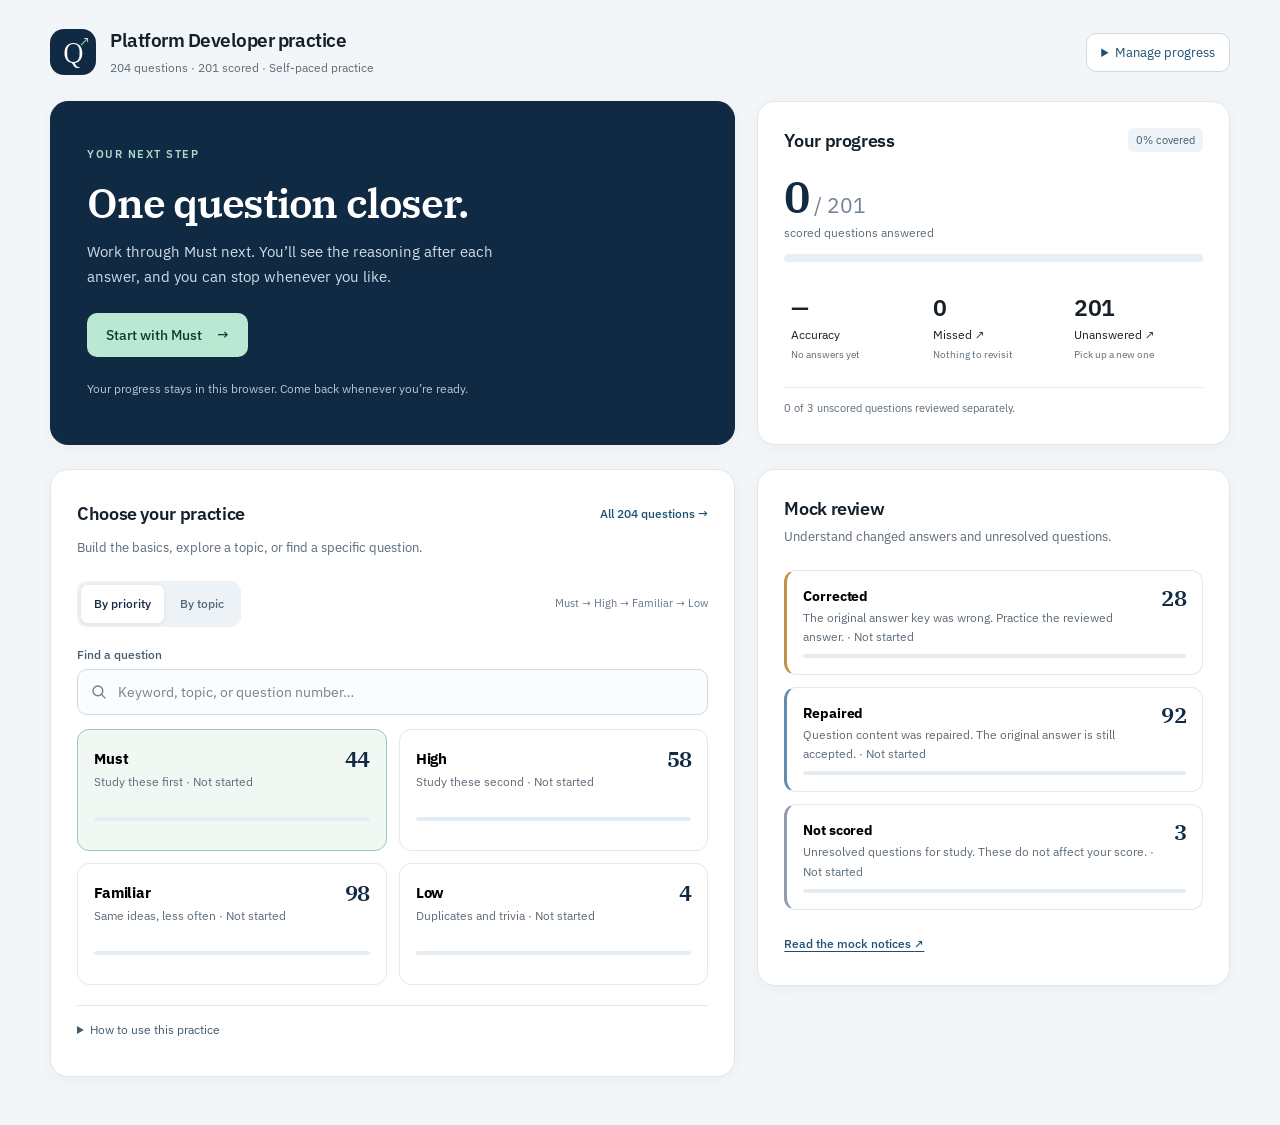
==== salesforce-certified-platform-developer/index.html @ c1994649 "Initial commit: Salesforce certification practice quizzes" ====
<!DOCTYPE html>
<html lang="en">
<head>
  <meta charset="UTF-8">
  <meta name="viewport" content="width=device-width, initial-scale=1">
  <title>Practice</title>
  <link rel="preconnect" href="https://fonts.googleapis.com">
  <link rel="preconnect" href="https://fonts.gstatic.com" crossorigin>
  <link href="https://fonts.googleapis.com/css2?family=IBM+Plex+Sans:wght@400;500;600&family=IBM+Plex+Serif:wght@500;600&display=swap" rel="stylesheet">
  <link rel="stylesheet" href="../quiz/css/styles.css">
</head>
<body>
  <div id="app">
    <div class="wrap"><section class="card empty">
      <h1>Loading quiz…</h1>
      <p>If this message remains, keep this quiz folder beside the shared <code>quiz</code> folder so the script can load.</p>
      <noscript><p>Enable JavaScript to use the quiz.</p></noscript>
    </section></div>
  </div>
  <script src="quiz.js"></script>
  <script src="questions.js"></script>
  <script src="../quiz/js/app.js"></script>
</body>
</html>
---- quiz/css/styles.css ----
:root {
  --bg: #e6edf2;
  --ink: #15202b;
  --muted: #5c6b78;
  --card: #ffffff;
  --navy: #102a43;
  --navy-2: #1b4f73;
  --line: #e1e8ee;
  --good: #0d7a4b;
  --good-bg: #e8f6ef;
  --bad: #b42318;
  --bad-bg: #fdeceb;
  --warn: #8a5a00;
  --warn-bg: #fff6df;
  --select: #e7f2fa;
  --shadow: 0 1px 2px rgba(16, 42, 67, 0.04), 0 18px 40px rgba(16, 42, 67, 0.07);
  --serif: "IBM Plex Serif", Georgia, serif;
  --sans: "IBM Plex Sans", "Segoe UI", sans-serif;
}

* { box-sizing: border-box; }
html, body { margin: 0; padding: 0; }
body {
  font-family: var(--sans);
  color: var(--ink);
  background:
    radial-gradient(900px 320px at 0% -8%, #d5e4ef 0%, transparent 60%),
    var(--bg);
  min-height: 100vh;
  -webkit-font-smoothing: antialiased;
}
button, input { font-family: inherit; }
button { cursor: pointer; }
button, summary, input { -webkit-tap-highlight-color: transparent; }
button:focus-visible, input:focus-visible, summary:focus-visible, a:focus-visible {
  outline: 3px solid var(--navy-2);
  outline-offset: 3px;
}
.sr-only {
  position: absolute;
  /* Pin to the containing block. A static position inside the scrolling reader
     escapes the panel and lengthens the window scrollbar. */
  top: 0;
  left: 0;
  width: 1px;
  height: 1px;
  padding: 0;
  margin: -1px;
  overflow: hidden;
  clip-path: inset(50%);
  white-space: nowrap;
  border: 0;
}
#app { min-height: 100vh; }

.wrap { width: min(1120px, calc(100% - 40px)); margin: 0 auto; }
.top {
  display: flex;
  justify-content: space-between;
  align-items: center;
  gap: 16px;
  padding: 24px 0 16px;
}
.brand { display: flex; flex-direction: column; gap: 2px; }
.brand strong { font-family: var(--serif); font-size: 22px; font-weight: 600; letter-spacing: -0.02em; }
.brand span { color: var(--muted); font-size: 13.5px; }
.ghost, .primary, .quiet {
  border-radius: 999px;
  border: 1px solid transparent;
  padding: 9px 16px;
  font-size: 14px;
  font-weight: 500;
  min-height: 44px;
}
.ghost { background: white; border-color: #c5d3de; color: var(--navy); }
.ghost:hover:not(:disabled) { border-color: #8eabc0; }
.primary { background: var(--navy); color: white; }
.primary:hover:not(:disabled) { background: #183a58; }
.quiet { background: transparent; color: var(--navy-2); padding-inline: 8px; }
.quiet:hover:not(:disabled) { color: var(--navy); }
.primary:disabled, .ghost:disabled, .quiet:disabled { opacity: 0.45; cursor: not-allowed; }

.hero, .card {
  background: var(--card);
  border: 1px solid var(--line);
  border-radius: 18px;
  box-shadow: var(--shadow);
}
.hero { padding: 36px 36px 28px; }
.review-panel { padding: 24px; }
.review-panel h2 { margin: 0; font-family: var(--serif); font-size: 23px; font-weight: 600; letter-spacing: -0.02em; }
.review-panel > p { margin: 8px 0 18px; color: var(--muted); font-size: 14px; line-height: 1.5; }
.review-list .section-btn { box-shadow: none; border-radius: 12px; }
.review-list small { line-height: 1.5; }
.flag.repaired { background: var(--select); color: var(--navy-2); }
.hero h1 {
  font-family: var(--serif);
  font-weight: 600;
  font-size: 42px;
  line-height: 1.12;
  letter-spacing: -0.03em;
  margin: 0 0 14px;
}
.hero .lede { margin: 0; color: var(--muted); font-size: 16.5px; line-height: 1.6; max-width: 42ch; }
.stat-row {
  display: grid;
  grid-template-columns: repeat(3, 1fr);
  gap: 10px;
  margin-top: 28px;
}
.stat {
  background: #f4f8fb;
  border-radius: 14px;
  padding: 14px 16px 13px;
}
.stat b {
  display: block;
  font-family: var(--serif);
  font-size: 30px;
  font-weight: 600;
  letter-spacing: -0.03em;
  line-height: 1;
  color: var(--ink);
}
.stat span {
  display: block;
  margin-top: 7px;
  color: var(--muted);
  font-size: 11px;
  font-weight: 600;
  letter-spacing: 0.08em;
  text-transform: uppercase;
}
.stat.good b { color: var(--good); }
.stat.bad b { color: var(--bad); }
.meter { height: 8px; background: #d5e2eb; border-radius: 99px; margin: 16px 0 8px; overflow: hidden; }
.meter > div, .section-meter > span {
  display: block;
  height: 100%;
  transform-origin: left center;
  animation: fill 0.45s cubic-bezier(0.2, 0.7, 0.2, 1);
}
.meter > div { background: var(--navy); width: 0; border-radius: inherit; }
.section-meter > span { background: var(--navy-2); border-radius: inherit; }
.meter-label { color: var(--muted); font-size: 13px; }
.actions { display: flex; gap: 10px; margin-top: 22px; flex-wrap: wrap; }
.save-note { color: var(--muted); font-size: 12px; line-height: 1.5; margin: 12px 0 0; }
.storage-note { margin: 0 0 16px; }
.progress-tools { max-width: 230px; color: var(--muted); font-size: 13px; }
.progress-tools summary { cursor: pointer; padding: 12px 4px; color: var(--navy-2); }
.progress-tools p { margin: 8px 0; line-height: 1.5; }
.progress-tools .ghost { color: var(--bad); }
.legend {
  margin-top: 22px;
  padding-top: 16px;
  border-top: 1px solid var(--line);
}
.legend p { margin: 0; font-size: 13.5px; line-height: 1.55; max-width: none; color: #3d4e5c; }
.legend b { color: var(--navy); }

.topics h2 {
  margin: 2px 4px 10px;
  font-size: 12px;
  letter-spacing: 0.1em;
  text-transform: uppercase;
  color: var(--muted);
  font-weight: 600;
}
.topics h2.spaced { margin-top: 22px; }
.topic-note {
  margin: 0 4px 12px;
  color: var(--muted);
  font-size: 13px;
  line-height: 1.45;
}
.section-list { display: grid; gap: 10px; }
.section-btn {
  text-align: left;
  background: var(--card);
  border: 1px solid var(--line);
  border-radius: 16px;
  padding: 16px 18px 14px;
  box-shadow: var(--shadow);
  display: grid;
  grid-template-columns: minmax(0, 1fr) auto;
  grid-template-areas: "name count" "meter meter";
  gap: 8px 16px;
  align-items: start;
  transition: border-color 0.16s ease, background 0.16s ease, transform 0.16s ease;
}
.section-btn:hover:not(:disabled) { border-color: #9eb8cb; background: #f8fbfd; transform: translateY(-1px); }
.section-btn:disabled { cursor: default; opacity: 0.6; }
.section-btn.lead { border-color: #8eabc0; }
.section-name { grid-area: name; display: grid; gap: 3px; min-width: 0; }
.section-btn b { font-size: 15.5px; letter-spacing: -0.01em; }
.section-btn small { color: var(--muted); font-size: 13px; }
.section-btn em {
  grid-area: count;
  font-style: normal;
  font-family: var(--serif);
  color: var(--navy);
  font-weight: 600;
  font-size: 22px;
  letter-spacing: -0.03em;
  line-height: 1;
}
.section-meter {
  grid-area: meter;
  display: block;
  height: 5px;
  background: #d5e2eb;
  border-radius: 99px;
  overflow: hidden;
}

.quiz {
  display: grid;
  grid-template-columns: minmax(0, 1fr) 280px;
  gap: 20px;
  align-items: start;
  padding: 0 0 40px;
}
.panel {
  display: flex;
  flex-direction: column;
  max-height: calc(100vh - 120px);
  padding: 0;
  overflow: hidden;
  min-width: 0;
}
.qhead {
  flex: none;
  display: grid;
  gap: 8px;
  padding: 18px 28px 16px;
  border-bottom: 1px solid var(--line);
}
.title-row {
  display: flex;
  align-items: flex-start;
  justify-content: space-between;
  gap: 16px;
}
.rank {
  flex: none;
  margin: 2px 0 0;
  display: inline-flex;
  align-items: center;
  height: 22px;
  padding: 0 8px;
  border-radius: 999px;
  font-size: 11px;
  font-weight: 600;
  letter-spacing: 0.08em;
  text-transform: uppercase;
}
.rank.must { background: var(--navy); color: white; }
.rank.high { background: #f6e7c1; color: #7a5200; }
.rank.familiar { background: var(--select); color: var(--navy-2); }
.rank.low { background: #f4f7f9; color: var(--muted); border: 1px solid var(--line); }
.topic {
  margin: 0;
  min-width: 0;
  font-family: var(--serif);
  font-size: 22px;
  font-weight: 600;
  letter-spacing: -0.025em;
  line-height: 1.25;
  color: var(--ink);
}
.subline {
  display: flex;
  flex-wrap: wrap;
  align-items: center;
  gap: 8px;
}
.qnum, .status {
  margin: 0;
  font-size: 13px;
  font-weight: 500;
  line-height: 1.3;
}
.qnum { color: var(--muted); }
.status { color: var(--navy); }
.sep {
  width: 3px;
  height: 3px;
  border-radius: 99px;
  background: #c5d3de;
  flex: none;
}
.flags { display: flex; align-items: center; gap: 6px; }
.flag {
  display: inline-flex;
  align-items: center;
  height: 22px;
  padding: 0 8px;
  border-radius: 999px;
  background: var(--warn-bg);
  color: var(--warn);
  font-size: 11px;
  font-weight: 600;
  white-space: nowrap;
}
.panel-body {
  overflow: auto;
  min-height: 0;
  padding: 18px 28px 12px;
  overscroll-behavior: contain;
}
.stem { display: grid; grid-template-columns: minmax(0, 1fr); min-width: 0; gap: 14px; margin: 0 0 22px; }
.stem .scene {
  margin: 0;
  max-width: 68ch;
  font-size: 16.5px;
  line-height: 1.7;
  color: #243240;
}
.stem .prompt {
  display: grid;
  grid-template-columns: minmax(0, 1fr);
  min-width: 0;
  gap: 10px;
  margin-top: 2px;
  padding-top: 16px;
  border-top: 1px solid var(--line);
}
.stem .prompt:first-child {
  margin-top: 0;
  padding-top: 0;
  border-top: 0;
}
.stem .ask {
  margin: 0;
  max-width: 34em;
  font-family: var(--serif);
  font-size: 22px;
  line-height: 1.35;
  font-weight: 600;
  letter-spacing: -0.02em;
  color: var(--ink);
  overflow-wrap: anywhere;
}
.stem .choose {
  margin: 0;
  justify-self: start;
  border-radius: 999px;
  padding: 4px 10px;
  background: var(--select);
  color: var(--navy);
  font-size: 12.5px;
  font-weight: 600;
  letter-spacing: 0.01em;
}
.stem .codeblock {
  border-radius: 14px;
  border: 1px solid #d5e1ea;
  border-left: 3px solid #7fa3bb;
  background: #f4f8fb;
  padding: 14px 16px 14px 18px;
}
.codeblock {
  margin: 0;
  padding: 16px 18px;
  overflow: auto;
  max-height: 520px;
  border-radius: 12px;
  border: 1px solid #d5e1ea;
  background: #f5f8fb;
  color: #1a2b3a;
  max-width: 100%;
  min-width: 0;
}
.codeblock code {
  font-family: ui-monospace, SFMono-Regular, Menlo, Consolas, monospace;
  font-size: 13.5px;
  line-height: 1.55;
  white-space: pre;
  overflow-wrap: normal;
  word-break: normal;
}
.codeblock.compact code {
  white-space: pre-wrap;
  overflow-wrap: break-word;
}
.codeblock.compact {
  display: block;
  max-height: 240px;
  margin: 0;
  padding: 0;
  background: transparent;
  border: 0;
  border-radius: 0;
}
.note {
  background: var(--warn-bg);
  color: #5c4308;
  border-radius: 12px;
  padding: 10px 12px;
  font-size: 14px;
  margin-bottom: 14px;
}
.options { display: grid; gap: 10px; }
.option, .answer-line {
  display: grid;
  grid-template-columns: 32px minmax(0, 1fr);
  column-gap: 12px;
  align-items: center;
  text-align: left;
  width: 100%;
}
.option {
  border: 1px solid var(--line);
  background: white;
  border-radius: 14px;
  padding: 13px 16px;
  color: inherit;
  transition: border-color 0.16s ease, background 0.16s ease, box-shadow 0.16s ease, transform 0.16s ease;
}
.option:has(.code) { align-items: start; }
.option:hover:not(:disabled) { border-color: #8fb0c6; background: #f8fbfd; transform: translateY(-1px); }
.option:active:not(:disabled) { transform: translateY(0) scale(0.99); }
.option.selected { border-color: #b7d0e2; background: var(--select); box-shadow: inset 3px 0 0 var(--navy); }
.option.correct { border-color: #c5e4d4; background: var(--good-bg); box-shadow: inset 3px 0 0 var(--good); }
.option.wrong { border-color: #f0cdc8; background: var(--bad-bg); box-shadow: inset 3px 0 0 var(--bad); }
.option.missed { border-color: #c5e4d4; background: var(--good-bg); box-shadow: inset 3px 0 0 var(--good); }
.option:disabled { cursor: default; }
.letter {
  width: 32px;
  height: 32px;
  border-radius: 8px;
  display: grid;
  place-items: center;
  background: #eef3f7;
  font-weight: 600;
  font-size: 14px;
  line-height: 1;
}
.option:has(.code) .letter { margin-top: 1px; }
.option.selected .letter { background: var(--navy); color: white; }
.option.correct .letter, .option.missed .letter { background: var(--good); color: white; }
.option.wrong .letter { background: var(--bad); color: white; }
.option .body, .answer-line .body {
  margin: 0;
  padding: 0;
  font-size: 15px;
  line-height: 1.5;
  text-align: left;
  min-width: 0;
  overflow-wrap: anywhere;
}
.option-status { display: block; margin-top: 7px; font-size: 11px; font-weight: 600; letter-spacing: 0.025em; }
.option.correct .option-status, .option.missed .option-status { color: var(--good); }
.option.wrong .option-status { color: var(--bad); }

.explain {
  margin-top: 28px;
  padding: 20px 18px 16px 18px;
  border-radius: 16px;
  border: 1px solid var(--line);
  border-left-width: 4px;
  background: #f7fafc;
  scroll-margin-top: 16px;
}
.explain.good { background: #f3faf6; border-color: #d7ebdf; border-left-color: var(--good); }
.explain.bad { background: #fdf6f5; border-color: #f3ddd9; border-left-color: var(--bad); }
.explain.neutral { background: var(--warn-bg); border-color: #edd7a4; border-left-color: var(--warn); }
.explain.neutral h2 { color: var(--warn); }
.explain h2 {
  font-size: 11px;
  letter-spacing: 0.12em;
  text-transform: uppercase;
  margin: 0 0 14px;
  font-weight: 600;
}
.explain.good h2 { color: var(--good); }
.explain.bad h2 { color: var(--bad); }
.answer-line {
  background: transparent;
  border: 0;
  border-radius: 0;
  padding: 0;
  margin: 0 0 10px;
}
.explain .answer-line .letter { background: var(--good); color: white; }
.explain .answer-line .body { font-weight: 600; color: var(--ink); }
.explain .prose { padding-left: 44px; margin-bottom: 2px; }
.explain .prose p, .why-not p, .mock-note {
  margin: 0 0 10px;
  font-size: 15.5px;
  line-height: 1.6;
  max-width: 66ch;
  overflow-wrap: break-word;
}
.explain .prose p.lead {
  font-family: var(--serif);
  font-size: 18px;
  line-height: 1.45;
  font-weight: 500;
  color: var(--ink);
  letter-spacing: -0.01em;
}
.explain .prose p.lead code,
.explain code, .why-not code {
  font-family: ui-monospace, SFMono-Regular, Menlo, Consolas, monospace;
  font-size: 13.5px;
  font-weight: 500;
  letter-spacing: 0;
  background: rgba(16, 42, 67, 0.06);
  border-radius: 6px;
  padding: 0.12em 0.4em;
}
.explain .codeblock { background: white; margin: 8px 0 12px; }
details.more { margin-top: 16px; }
details.more summary {
  cursor: pointer;
  color: var(--navy-2);
  font-weight: 500;
  font-size: 13.5px;
  list-style: none;
}
details.more summary::-webkit-details-marker { display: none; }
details.more summary::before { content: "▸ "; }
details.more[open] summary::before { content: "▾ "; }
details.more summary:hover { text-decoration: underline; }
details.more .prose {
  margin-top: 10px;
  padding-top: 10px;
  border-top: 1px solid var(--line);
}
.reference-link { color: var(--navy-2); text-decoration-thickness: 1px; text-underline-offset: 3px; overflow-wrap: anywhere; }
.reference-link:hover { color: var(--ink); }
.option:focus-visible, .primary:focus-visible, .ghost:focus-visible {
  outline: 2px solid var(--navy-2);
  outline-offset: 2px;
}
.foot {
  position: static;
  flex: none;
  display: flex;
  flex-wrap: wrap;
  justify-content: space-between;
  align-items: center;
  gap: 10px 12px;
  margin-top: 0;
  padding: 14px 28px 16px;
  border-top: 1px solid var(--line);
  background: #fcfdfe;
}
.foot .right { display: flex; gap: 8px; margin-left: auto; }
.selection-help { flex: 1 0 100%; margin: 0; font-size: 12px; color: var(--muted); line-height: 1.5; }
.keys {
  flex: 1 0 100%;
  margin: 0;
  color: var(--muted);
  font-size: 12px;
  line-height: 1.4;
}
.keys kbd {
  font-family: inherit;
  font-size: 11px;
  font-weight: 600;
  color: var(--navy);
  background: #f1f5f8;
  border: 1px solid var(--line);
  border-bottom-width: 2px;
  border-radius: 5px;
  padding: 0 5px;
}
.explain .prose p:last-child, .why-not p:last-child { margin-bottom: 0; }
.why-title { margin: 2px 0 8px; padding-left: 44px; }
.why-not .choice-points { margin: 0; padding: 0; }
.why-not { margin-top: 16px; padding-top: 14px; border-top: 1px solid rgba(20, 40, 60, 0.08); }
.why-not h3, .why-title {
  margin: 0 0 10px;
  font-size: 11px;
  letter-spacing: 0.12em;
  text-transform: uppercase;
  font-weight: 600;
  color: var(--muted);
}
.choice-points li {
  display: grid;
  grid-template-columns: 32px minmax(0, 1fr);
  gap: 12px;
  align-items: center;
  padding: 9px 0;
}
.choice-points li + li { border-top: 1px solid rgba(20, 40, 60, 0.07); }
.choice-points li p {
  margin: 0;
  line-height: 1.5;
  max-width: 66ch;
  color: #314150;
}
.choice-points .letter {
  background: white;
  color: var(--navy);
  border: 1px solid #d5e0e8;
}
.mock-note {
  margin-top: 12px;
  margin-bottom: 0;
  color: var(--warn);
  font-weight: 500;
}
.why-not ul, .prose ul {
  margin: 8px 0 0;
  padding-left: 1.25rem;
  display: grid;
  gap: 8px;
}
.choice-points {
  list-style: none;
  margin: 0;
  padding: 0;
}

.side { padding: 14px 18px 18px; min-width: 0; }
.side > summary { display: flex; align-items: center; justify-content: space-between; gap: 12px; padding: 10px 0; cursor: pointer; font-size: 14px; font-weight: 600; color: var(--navy); list-style: none; }
.side > summary::-webkit-details-marker { display: none; }
.side > summary::before { content: "▸"; }
.side[open] > summary::before { content: "▾"; }
.side > summary span { margin-left: auto; font-size: 12px; font-weight: 400; color: var(--muted); white-space: nowrap; }
.side[open] > summary { margin-bottom: 12px; border-bottom: 1px solid var(--line); }
.side h2 { margin: 0 0 8px; font-size: 13px; letter-spacing: 0.08em; text-transform: uppercase; color: var(--muted); font-weight: 600; }
.jump-form { margin: 12px 0 16px; }
.jump-form label { display: block; font-size: 12px; color: var(--muted); margin-bottom: 6px; }
.jump-form > div { display: flex; gap: 8px; }
.jump-form input { width: 100%; min-width: 0; min-height: 44px; border: 1px solid #bccdda; border-radius: 10px; padding: 8px 10px; font-size: 16px; background: white; color: var(--ink); }
.jump-form p { color: var(--bad); font-size: 12px; line-height: 1.5; margin: 8px 0 0; }
.stats { display: flex; flex-wrap: wrap; gap: 10px 14px; color: var(--muted); font-size: 12px; line-height: 1.4; margin: 0 0 14px; }
.swatch { display: inline-flex; align-items: center; gap: 6px; }
.swatch::before { content: ""; width: 8px; height: 8px; border-radius: 99px; background: var(--line); }
.swatch.ok::before { background: var(--good); }
.swatch.no::before { background: var(--bad); }
.swatch.skip::before { background: #c49216; }
.jump {
  display: grid;
  grid-template-columns: repeat(5, 1fr);
  gap: 6px;
  max-height: 55vh;
  overflow: auto;
  padding: 2px;
}
.jump button {
  border: 1px solid var(--line);
  background: #f7fafc;
  border-radius: 8px;
  min-height: 44px;
  font-size: 12px;
  color: var(--ink);
  position: relative;
}
.nav-mark { position: absolute; top: 2px; right: 3px; font-size: 10px; font-weight: 700; }
.jump button.on { outline: 2px solid var(--navy); outline-offset: 1px; }
.jump button:hover { border-color: #9eb8cb; background: white; }
.jump button.on { background: var(--navy); color: white; border-color: var(--navy); }
.jump button.ok { background: var(--good-bg); border-color: #b7e0cb; color: #0d5c38; }
.jump button.no { background: var(--bad-bg); border-color: #f3c4c0; color: #8f1d14; }
.jump button.skip { background: var(--warn-bg); border-color: #edd7a4; color: #6d4a08; }
.jump button.on.ok { background: var(--good); color: white; border-color: var(--good); }
.jump button.on.no { background: var(--bad); color: white; border-color: var(--bad); }
.jump button.on.skip { background: #a67c12; color: white; border-color: #a67c12; }

.empty { padding: 28px; }
.session-summary { max-width: 800px; margin: 16px auto 48px; padding: 36px; }
.eyebrow { font-size: 12px; letter-spacing: 0.08em; text-transform: uppercase; font-weight: 600; color: var(--muted); }
.summary-title { font-family: var(--serif); font-size: 36px; margin: 12px 0; letter-spacing: -0.03em; }
.session-summary > p { color: var(--muted); line-height: 1.65; }
.summary-stats { grid-template-columns: repeat(4, minmax(0, 1fr)); }

@media (max-width: 860px) {
  .wrap { width: min(1120px, calc(100% - 24px)); }
  .top { padding: 16px 0 12px; align-items: flex-start; }
  .brand { flex: 1; min-width: 0; }
  .top > .ghost { flex: none; white-space: nowrap; }
  .quiz { grid-template-columns: 1fr; }
  .hero { padding: 24px 22px 20px; }
  .review-panel { padding: 22px; }
  .hero h1 { font-size: 32px; }
  .stat-row { gap: 8px; }
  .stat { padding: 12px; }
  .stat b { font-size: 26px; }
  .qhead { padding: 14px 18px 13px; }
  .topic { font-size: 20px; }
  .panel-body { padding: 16px 18px 8px; }
  .foot { padding: 12px 18px 16px; }
  .stem .ask { font-size: 20px; }
  .codeblock code { white-space: pre-wrap; overflow-wrap: anywhere; }
  .keys { display: none; }
  .jump { max-height: 220px; }
  .panel { max-height: none; overflow: visible; }
  .panel-body { overflow: visible; }
  .foot { position: sticky; bottom: 0; z-index: 2; border-radius: 0 0 18px 18px; padding-bottom: max(12px, env(safe-area-inset-bottom)); box-shadow: 0 -8px 20px rgba(16, 42, 67, 0.04); }
  .side { order: -1; padding-top: 8px; padding-bottom: 8px; }
  .side > summary { margin-bottom: 0; }
  .explain .prose, .why-title { padding-left: 0; }
  .session-summary { padding: 24px 20px; }
  .summary-title { font-size: 30px; }
  .summary-stats { grid-template-columns: repeat(2, minmax(0, 1fr)); }
}

@media (max-width: 480px) {
  .top { flex-wrap: wrap; gap: 8px; }
  .brand strong { font-size: 19px; }
  .brand span { font-size: 12px; line-height: 1.45; }
  .progress-tools { max-width: 100%; }
  .hero { padding: 24px 18px 20px; }
  .review-panel { padding: 20px 18px; }
  .hero h1 { font-size: 30px; }
  .actions > button { flex: 1 1 auto; }
  .qhead { padding: 16px; }
  .panel-body { padding: 16px; }
  .foot { padding-inline: 12px; gap: 6px; }
  .foot .right { gap: 4px; flex-wrap: wrap; }
  .foot button { padding-inline: 10px; font-size: 13px; }
  .option { padding: 12px; column-gap: 10px; }
  .explain { padding: 16px 12px; }
}

/* Question reader: keep the scenario, selection, and feedback distinct. */
body:has(.question-shell) { background: #f3f6f8; }
.question-shell { width: min(1180px, calc(100% - 48px)); }
.question-top { padding: 22px 0 18px; align-items: center; }
.question-top .brand strong { font-family: var(--sans); font-size: 17px; line-height: 1.35; letter-spacing: -0.02em; }
.question-top .brand span { margin-top: 3px; font-size: 12px; line-height: 1.5; }
.set-progress { display: flex; align-items: center; gap: 24px; margin-bottom: 18px; padding: 14px 20px; background: white; border: 1px solid var(--line); border-radius: 14px; }
.set-progress-copy { display: flex; align-items: baseline; gap: 12px; flex: none; }
.set-progress-copy strong { color: var(--navy); font-size: 23px; letter-spacing: -0.04em; font-variant-numeric: tabular-nums; }
.set-progress-copy strong span { color: var(--muted); font-size: 15px; font-weight: 400; letter-spacing: 0; }
.set-progress-copy > span { color: var(--muted); font-size: 12px; }
.set-coverage { flex: 1; min-width: 0; padding-left: 24px; border-left: 1px solid var(--line); }
.set-coverage > div:first-child { display: flex; justify-content: space-between; gap: 12px; margin-bottom: 8px; color: var(--muted); font-size: 12px; line-height: 1.4; }
.set-coverage-track { height: 5px; background: #e9eff3; border-radius: 20px; overflow: hidden; }
.set-coverage-track > span { display: block; height: 100%; border-radius: inherit; background: var(--good); }
.set-progress > button { flex: none; }
.question-shell .quiz { grid-template-columns: minmax(0, 1fr) 280px; gap: 22px; }
.question-shell .card { box-shadow: 0 3px 16px rgba(16, 42, 67, 0.035); }
.question-shell .qhead { padding: 22px 30px 20px; gap: 12px; }
.question-shell .topic { font-family: var(--sans); font-size: 13px; font-weight: 500; color: var(--muted); line-height: 1.5; letter-spacing: 0; }
.question-shell .rank { margin-top: 0; }
.question-shell .qnum { font-family: var(--serif); font-size: 29px; color: var(--navy); font-weight: 600; letter-spacing: -0.03em; scroll-margin-top: 16px; }
.question-shell .subline { gap: 12px; justify-content: space-between; }
.question-shell .flags { flex-wrap: wrap; }
.question-shell .panel-body { min-width: 0; padding: 26px 30px 20px; scroll-padding-block: 20px; }
.question-shell .stem { gap: 18px; margin-bottom: 28px; }
.question-shell .stem .scene { font-size: 17px; line-height: 1.75; overflow-wrap: break-word; }
.question-shell .stem .ask { font-size: 23px; line-height: 1.45; }
.answer-toolbar { display: flex; justify-content: space-between; align-items: center; gap: 12px; margin: 0 0 12px; }
.answer-toolbar h2 { margin: 0; font-size: 13px; font-weight: 600; color: var(--navy); }
.answer-toolbar .status { font-size: 12px; padding: 5px 9px; border-radius: 6px; background: #f0f5f8; text-align: right; }
.answer-toolbar .status.over-limit { color: var(--bad); background: var(--bad-bg); }
.question-shell .options { gap: 12px; }
.question-shell .option { grid-template-columns: 32px minmax(0, 1fr) 20px; column-gap: 14px; padding: 16px; border-color: #d9e3eb; }
.question-shell .option .body { font-size: 15px; line-height: 1.65; }
.question-shell .option.selected { border-color: #739cb7; }
.choice-indicator { width: 20px; height: 20px; display: grid; place-items: center; border-radius: 50%; border: 1.5px solid #b7c8d4; color: var(--navy); font-size: 12px; font-weight: 600; align-self: start; margin-top: 5px; }
.choice-indicator.multi { border-radius: 5px; }
.option.selected .choice-indicator { background: var(--navy); border-color: var(--navy); color: white; }
.option.correct .choice-indicator, .option.missed .choice-indicator { background: var(--good); border-color: var(--good); color: white; }
.option.wrong .choice-indicator { background: var(--bad); border-color: var(--bad); color: white; }
.selection-guidance { display: flex; align-items: center; justify-content: space-between; gap: 12px; padding-top: 8px; min-height: 52px; }
.selection-guidance .selection-help { flex: 1; font-size: 12px; }
.clear-selection { flex: none; font-size: 12px; white-space: nowrap; }
.question-shell .foot { padding: 16px 24px; gap: 10px; }
.question-shell .foot .primary { min-width: 136px; }
.question-shell .explain { margin-top: 22px; padding: 22px; }
.feedback-heading { display: flex; align-items: flex-start; gap: 12px; margin-bottom: 22px; }
.feedback-icon { display: grid; place-items: center; flex: none; width: 34px; height: 34px; border-radius: 50%; background: var(--good); color: white; font-size: 20px; font-weight: 600; }
.explain.bad .feedback-icon { background: var(--bad); }
.explain.neutral .feedback-icon { background: var(--warn); font-family: var(--serif); }
.question-shell .feedback-heading h2 { font-size: 18px; letter-spacing: -0.02em; text-transform: none; margin: 0 0 5px; }
.feedback-heading p { margin: 0; font-size: 12px; line-height: 1.6; color: var(--muted); }
.answer-heading { margin: 0 0 12px; font-size: 11px; text-transform: uppercase; letter-spacing: 0.08em; color: var(--muted); font-weight: 600; }
.question-shell .why-title { margin-top: 20px; padding-left: 0; }
.question-shell .explain .prose { padding-left: 0; }
.question-shell .explain .prose p.lead { font-family: var(--sans); font-size: 15.5px; font-weight: 400; line-height: 1.75; letter-spacing: 0; }
.question-shell .explain .prose p, .question-shell .why-not p { font-size: 15px; line-height: 1.75; }
.question-shell details.more { padding-top: 14px; border-top: 1px solid rgba(20, 40, 60, 0.08); }
.question-shell details.more summary { min-height: 32px; display: flex; align-items: center; gap: 5px; }
.question-shell .side { padding: 14px 18px 18px; }
.navigator-overview { padding: 0 0 18px; margin-bottom: 18px; border-bottom: 1px solid var(--line); }
.navigator-overview p { font-size: 12px; color: var(--muted); margin: 0 0 12px; line-height: 1.5; }
.navigator-overview strong { font-size: 18px; font-weight: 600; color: var(--navy); }
.navigator-overview button { width: 100%; border-radius: 10px; font-size: 13px; }
.question-shell .stats { gap: 8px 12px; font-size: 11px; }
.draft-legend { color: var(--navy-2); }
.question-shell .jump { max-height: max(176px, calc(100dvh - 660px)); scrollbar-gutter: stable; }
.navigator-save { color: var(--muted); font-size: 11px; line-height: 1.6; margin: 16px 0 4px; }
.keyboard-guide { margin-top: 6px; }
.keyboard-guide summary { cursor: pointer; color: var(--navy-2); font-size: 12px; min-height: 40px; padding: 12px 0; }
.keyboard-guide .keys { line-height: 1.9; margin-bottom: 12px; }
.question-notice-link { display: inline-block; color: var(--navy-2); font-size: 12px; line-height: 1.5; padding-block: 10px; text-underline-offset: 3px; }

@media (min-width: 861px) {
  /* Let the header take its actual height; only the readers consume the rest. */
  .question-shell { display: flex; flex-direction: column; height: 100vh; height: 100dvh; padding-bottom: 20px; }
  .question-shell > .question-top,
  .question-shell > .set-progress,
  .question-shell > .storage-note { flex: none; }
  .question-shell .quiz { flex: 1; min-height: 0; grid-template-rows: minmax(0, 1fr); padding-bottom: 0; }
  .question-shell .panel { height: 100%; max-height: 100%; min-height: 0; }
  .question-shell .panel-body { flex: 1; scrollbar-gutter: stable; }
  .question-shell .side { max-height: 100%; overflow-y: auto; overscroll-behavior: contain; }
}
@media (max-width: 860px) {
  .question-shell { width: calc(100% - 28px); }
  .question-top { flex-wrap: nowrap; padding-top: 20px; }
  .question-top .brand strong { font-size: 15px; }
  .question-shell .quiz { grid-template-columns: minmax(0, 1fr); gap: 14px; }
  .question-shell .panel { max-height: none; }
  .question-shell .qhead { padding: 20px; }
  .question-shell .qnum { font-size: 27px; }
  .question-shell .panel-body { padding: 22px 20px 16px; }
  .question-shell .foot { padding: 14px 18px max(14px, env(safe-area-inset-bottom)); }
  .question-shell .side { padding: 8px 18px; }
  .question-shell .jump { max-height: 220px; }
  .question-shell .side[open] { padding-bottom: 16px; }
  .set-progress { gap: 16px; padding: 12px 16px; margin-bottom: 14px; flex-wrap: wrap; }
  .set-progress-copy { flex: 1; }
  .set-progress > button { order: 1; padding-block: 0; }
  .set-coverage { order: 2; flex: 1 0 100%; border: 0; padding-left: 0; }
  .keyboard-guide { display: none; }
}
@media (max-width: 480px) {
  .question-shell { width: calc(100% - 20px); }
  .question-top .brand strong { font-size: 14px; }
  .question-top .brand span { font-size: 11px; }
  .question-top > .ghost { padding-inline: 12px; font-size: 12px; }
  .question-shell .qhead { padding: 18px 16px; }
  .question-shell .panel-body { padding: 20px 16px 14px; }
  .question-shell .stem .scene { font-size: 16px; line-height: 1.75; }
  .question-shell .stem .ask { font-size: 21px; }
  .question-shell .option { grid-template-columns: 28px minmax(0, 1fr) 18px; gap: 10px; padding: 14px 12px; }
  .question-shell .option .letter { width: 28px; height: 28px; }
  .question-shell .option .body { font-size: 14px; }
  .choice-indicator { width: 18px; height: 18px; margin-top: 4px; }
  .selection-guidance { gap: 6px; }
  .question-shell .foot { padding-inline: 12px; display: grid; grid-template-columns: auto minmax(0, 1fr); gap: 8px; }
  .question-shell .foot .right { justify-content: flex-end; gap: 6px; margin-left: 0; flex-wrap: wrap; }
  .question-shell .foot button { padding-inline: 12px; font-size: 12px; }
  .question-shell .previous-question { min-width: 44px; }
  .question-shell .previous-question .nav-word { display: none; }
  .question-shell .foot .primary { min-width: 0; flex: 1; }
  .question-shell .explain { padding: 18px 14px; }
  .question-shell .feedback-heading { gap: 10px; }
}

/* Home: a next action, honest progress, and a compact question browser. */
body:has(.home-shell) { background: #f3f6f8; }
.home-shell { width: min(1180px, calc(100% - 48px)); }
.home-top { padding: 28px 0 24px; align-items: center; }
.home-brand { display: flex; align-items: center; gap: 14px; min-width: 0; }
.home-mark { display: grid; position: relative; place-items: center; width: 46px; height: 46px; flex: none; border-radius: 14px; background: var(--navy); color: white; font-family: var(--serif); font-size: 29px; line-height: 1; }
.home-mark > span { position: absolute; right: 6px; top: 4px; font: 14px var(--sans); color: #ade5ce; }
.home-top .brand strong { font-family: var(--sans); font-size: 19px; line-height: 1.35; letter-spacing: -0.025em; }
.home-top .brand span { margin-top: 3px; font-size: 12px; line-height: 1.5; }
.home-top .progress-tools { flex: none; }
.home-top .progress-tools summary { border: 1px solid #cfdbe4; border-radius: 10px; padding: 10px 14px; background: white; white-space: nowrap; }
.home-top .progress-tools[open] summary { margin-bottom: 12px; }
.home-dashboard { padding-bottom: 48px; }
.home-top-grid, .home-main-grid { display: grid; grid-template-columns: minmax(0, 1.45fr) minmax(0, 1fr); gap: 22px; }
.home-main-grid { margin-top: 24px; align-items: start; }
.home-shell .card, .home-shell .hero { box-shadow: 0 3px 16px rgba(16,42,67,0.035); border-color: #dfe7ed; }
.home-shell .next-session { display: flex; flex-direction: column; align-items: flex-start; justify-content: center; padding: 32px 36px; background: var(--navy); color: white; border-color: var(--navy); }
.home-eyebrow { margin: 0 0 18px; color: #a9dcca; font-size: 11px; text-transform: uppercase; letter-spacing: 0.14em; font-weight: 600; }
.home-shell .hero h1 { font-size: clamp(29px, 3.2vw, 42px); line-height: 1.15; max-width: 16ch; margin: 0 0 14px; }
.home-shell .hero .lede { color: #d0dce6; font-size: 15px; line-height: 1.65; max-width: 48ch; }
.next-session .actions { gap: 10px; margin-top: 24px; }
.next-session .primary { color: #123b30; background: #b9e8d3; border-radius: 10px; padding: 12px 18px; }
.next-session .primary:hover:not(:disabled) { background: #d2f3e4; }
.next-session .primary span { margin-left: 12px; }
.next-session .ghost { background: transparent; color: #f1f6fa; border-color: #6d8497; border-radius: 10px; padding: 12px 16px; }
.next-session .ghost:hover:not(:disabled) { background: #20435f; border-color: #9db0c0; }
.next-session button:focus-visible { outline-color: #c5f0de; }
.home-save-note { margin: 22px 0 0; color: #b5c8d7; font-size: 12px; line-height: 1.6; }
.home-progress { padding: 26px; }
.home-section-heading { display: flex; align-items: center; justify-content: space-between; gap: 12px; }
.home-section-heading h2, .home-shell .review-panel h2 { margin: 0; font: 600 18px/1.4 var(--sans); letter-spacing: -0.02em; }
.home-section-heading > span { font-size: 11px; color: #40596b; background: #edf3f6; border-radius: 6px; padding: 5px 8px; white-space: nowrap; }
.coverage-count { margin: 20px 0 0; font-size: 21px; color: #718393; font-variant-numeric: tabular-nums; }
.coverage-count strong { font: 600 44px/1.1 var(--serif); color: var(--navy); letter-spacing: -0.04em; }
.coverage-caption { margin: 4px 0 14px; color: var(--muted); font-size: 12px; }
.coverage-bar { display: flex; height: 8px; border-radius: 5px; background: #e8eef2; overflow: hidden; }
.coverage-correct { background: #278266; }
.coverage-missed { background: #cf7667; }
.home-metrics { display: grid; grid-template-columns: repeat(3, minmax(0, 1fr)); gap: 6px; margin-top: 20px; }
.home-metric { padding: 10px 6px; border: 1px solid transparent; background: none; border-radius: 9px; color: var(--ink); text-align: left; min-width: 0; }
.home-metric b, .home-metric > span, .home-metric small { display: block; }
.home-metric b { font-size: 23px; line-height: 1.3; font-weight: 600; font-variant-numeric: tabular-nums; letter-spacing: -0.04em; }
.home-metric > span { margin-top: 4px; font-size: 12px; }
.home-metric small { margin-top: 5px; font-size: 10px; line-height: 1.5; color: var(--muted); }
button.home-metric:hover:not(:disabled) { border-color: #c6d8d0; background: #f1f8f5; }
button.home-metric:disabled { cursor: default; }
.metric-missed:not(:disabled) b { color: var(--bad); }
.unscored-progress { margin: 14px 0 0; padding-top: 12px; border-top: 1px solid var(--line); color: var(--muted); font-size: 11px; line-height: 1.6; }
.practice-browser { padding: 26px; min-width: 0; }
.home-all-link { min-height: 36px; padding: 7px 0 7px 8px; flex: none; border: 0; background: none; color: var(--navy-2); font-size: 12px; font-weight: 500; }
.home-all-link:hover { text-decoration: underline; text-underline-offset: 3px; }
.home-section-intro { color: var(--muted); font-size: 13px; line-height: 1.6; margin: 6px 0 22px; }
.browse-controls { display: flex; justify-content: space-between; align-items: center; gap: 14px; }
.browse-modes { display: inline-flex; background: #edf2f6; padding: 4px; border-radius: 10px; flex: none; gap: 3px; }
.browse-modes button { border: 0; background: none; color: #526779; min-height: 38px; padding: 8px 13px; border-radius: 7px; font-size: 12px; font-weight: 500; }
.browse-modes button[aria-pressed="true"] { background: white; color: var(--navy); box-shadow: 0 1px 4px #102a4314; }
.priority-hint { color: #647685; font-size: 11px; line-height: 1.5; text-align: right; }
.home-search-form { margin: 20px 0 14px; }
.home-search-form label { display: block; margin-bottom: 7px; color: #465c6e; font-size: 12px; font-weight: 500; }
.home-search-field { display: flex; align-items: center; gap: 10px; border: 1px solid #ccd9e2; border-radius: 10px; background: #fafcfd; padding: 0 12px; }
.home-search-field:focus-within { border-color: #367b6a; box-shadow: 0 0 0 2px #367b6a33; background: white; }
.home-search-field svg { width: 18px; height: 18px; color: #69808f; flex: none; }
.home-search-field input { min-width: 0; width: 100%; padding: 12px 0; min-height: 44px; border: 0; background: none; color: var(--ink); font-size: 14px; }
.home-search-field input:focus-visible { outline: none; }
.home-search-field input::placeholder { color: #748491; }
.home-search-field button { border: 0; background: none; color: var(--navy-2); font-size: 12px; min-height: 44px; padding: 0 4px; }
.home-search-field button[hidden] { display: none; }
.search-status { font-size: 12px; color: var(--muted); margin: 0 0 12px; }
.search-status:empty { display: none; }
.browse-grid { display: grid; grid-template-columns: repeat(2, minmax(0, 1fr)); gap: 12px; }
.browse-grid .section-btn { box-shadow: none; border-radius: 12px; padding: 18px 16px 14px; min-height: 122px; gap: 12px; }
.browse-grid .section-btn.lead { background: #f1f8f4; border-color: #9bc5b3; }
.browse-grid .section-btn b { font-size: 15px; line-height: 1.4; }
.browse-grid .section-btn small { font-size: 12px; line-height: 1.6; }
.home-shell .section-meter { background: #e6edf2; height: 4px; }
.browse-grid .section-btn.lead .section-meter > span { background: #387c62; }
.home-shell .review-panel { padding: 26px; }
.home-shell .review-panel > p { font-size: 13px; line-height: 1.6; margin: 6px 0 22px; }
.home-shell .review-list { gap: 12px; }
.home-shell .review-list .section-btn { padding: 16px; border-left-width: 3px; }
.home-shell .review-list .section-btn b { font-size: 14px; }
.home-shell .review-list .section-btn small { font-size: 12px; line-height: 1.6; }
.home-shell [data-start="review:corrected"] { border-left-color: #bd9449; }
.home-shell [data-start="review:repaired"] { border-left-color: #668cab; }
.home-shell [data-start="review:ungraded"] { border-left-color: #929bac; }
.home-notice-link { display: inline-block; margin-top: 18px; padding: 8px 0; font-size: 12px; font-weight: 500; color: var(--navy-2); text-underline-offset: 3px; }
.study-guide { margin-top: 20px; border-top: 1px solid var(--line); font-size: 12px; color: var(--muted); }
.study-guide summary { padding: 16px 0 0; cursor: pointer; color: #40596b; min-height: 44px; }
.study-guide p { margin: 12px 0 0; line-height: 1.7; }
.home-search-results { display: grid; max-height: 480px; overflow-y: auto; border: 1px solid var(--line); border-radius: 12px; overscroll-behavior: contain; }
.search-result { display: grid; grid-template-columns: auto minmax(0, 1fr) 16px; align-items: start; gap: 12px; text-align: left; padding: 15px; border: 0; border-bottom: 1px solid var(--line); background: white; color: var(--ink); }
.search-result:last-child { border-bottom: 0; }
.search-result:hover { background: #f2f7fa; }
.search-result:focus-visible { outline-offset: -3px; }
.search-result-number { font-size: 11px; line-height: 1.5; font-weight: 600; padding: 4px 6px; border-radius: 5px; color: var(--navy-2); background: #edf3f7; }
.search-result-text { display: block; font-size: 13px; line-height: 1.6; overflow-wrap: anywhere; }
.search-result small { display: block; margin-top: 7px; color: var(--muted); font-size: 11px; line-height: 1.5; }
.result-arrow { color: #6d8394; margin-top: 3px; }
.search-empty { text-align: center; padding: 30px 18px; background: #f7f9fb; border-radius: 12px; }
.search-empty h3 { font-size: 15px; font-weight: 500; margin: 0 0 8px; }
.search-empty p { color: var(--muted); font-size: 13px; line-height: 1.7; margin: 0; }

@media (max-width: 980px) {
  .home-top-grid { grid-template-columns: minmax(0, 1.2fr) minmax(0, 1fr); gap: 18px; }
  .home-main-grid { grid-template-columns: minmax(0, 1.2fr) minmax(0, 1fr); gap: 18px; }
  .home-shell .next-session { padding: 28px; }
  .home-progress, .practice-browser, .home-shell .review-panel { padding: 22px; }
  .browse-controls { flex-wrap: wrap; gap: 10px; }
  .priority-hint { text-align: left; }
}
@media (max-width: 780px) {
  .home-top-grid, .home-main-grid { grid-template-columns: minmax(0, 1fr); }
  .home-shell .hero h1 { max-width: 22ch; }
  .home-shell .review-list { grid-template-columns: repeat(3, minmax(0, 1fr)); }
  .home-shell .review-list .section-btn { gap: 10px 8px; padding: 14px; }
  .home-metrics { gap: 20px; }
  .home-section-heading { flex-wrap: wrap; }
}
@media (max-width: 540px) {
  .home-shell { width: calc(100% - 24px); }
  .home-top { flex-wrap: nowrap; gap: 12px; padding: 20px 0; }
  .home-brand { gap: 10px; }
  .home-mark { width: 34px; height: 38px; border-radius: 10px; font-size: 24px; }
  .home-mark > span { right: 3px; font-size: 11px; }
  .home-top .brand strong { font-size: 15px; }
  .home-top .brand span { font-size: 10px; }
  .home-top .progress-tools { max-width: 115px; font-size: 11px; }
  .home-top .progress-tools summary { white-space: normal; padding: 10px; }
  .home-top-grid, .home-main-grid { gap: 16px; }
  .home-main-grid { margin-top: 16px; }
  .home-shell .next-session { padding: 26px 22px; }
  .home-shell .hero h1 { font-size: 31px; }
  .home-progress, .practice-browser, .home-shell .review-panel { padding: 22px 18px; }
  .home-metrics { gap: 6px; }
  .home-section-heading h2, .home-shell .review-panel h2 { font-size: 17px; }
  .home-shell .review-list { grid-template-columns: minmax(0, 1fr); }
  .browse-grid { grid-template-columns: minmax(0, 1fr); }
  .browse-grid .section-btn { min-height: 100px; }
  .browse-modes button { min-height: 40px; }
}

.home-dashboard.arrive { animation: fade 0.24s ease; }
.panel.arrive .qhead,
.panel.arrive .panel-body { animation: fade 0.18s ease; }
.explain { animation: fade 0.22s ease; }
.panel.arrive .explain { animation: none; }
.panel:not(.arrive) .option.selected .letter,
.panel:not(.arrive) .option.correct .letter,
.panel:not(.arrive) .option.wrong .letter,
.panel:not(.arrive) .option.missed .letter { animation: mark 0.16s ease; }
details.more[open] .prose { animation: fade 0.18s ease; }
.jump button { transition: background 0.16s ease, border-color 0.16s ease, color 0.16s ease; }

@keyframes fade {
  from { opacity: 0; }
  to { opacity: 1; }
}
@keyframes mark {
  from { transform: scale(0.8); }
  to { transform: none; }
}
@keyframes fill {
  from { transform: scaleX(0); }
  to { transform: scaleX(1); }
}

@media (prefers-reduced-motion: reduce) {
  *, *::before, *::after {
    animation-duration: 0.01ms !important;
    animation-iteration-count: 1 !important;
    transition-duration: 0.01ms !important;
    scroll-behavior: auto !important;
  }
}
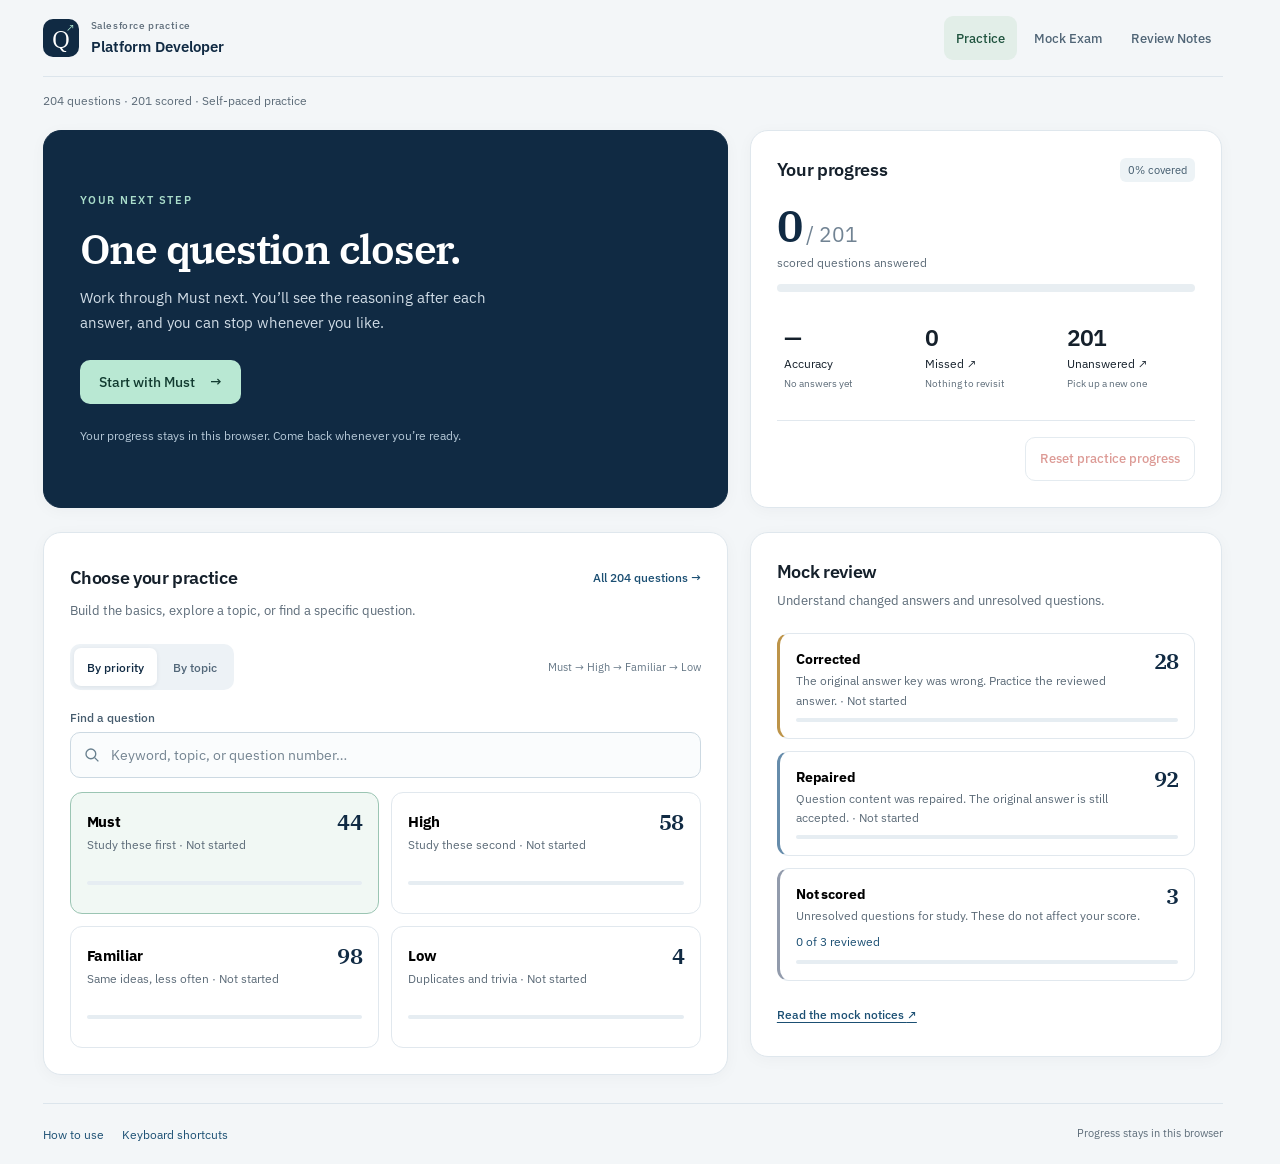
==== commit 9826c38f: "Enhance README and guidelines for quiz structure and exam functionality. Update schema to include ex" ====
--- a/salesforce-certified-platform-developer/index.html
+++ b/salesforce-certified-platform-developer/index.html
@@ -19,6 +19,13 @@
   </div>
   <script src="quiz.js"></script>
   <script src="questions.js"></script>
+  <script src="../quiz/js/core/model.js"></script>
+  <script src="../quiz/js/core/storage.js"></script>
+  <script src="../quiz/js/core/exam.js"></script>
+  <script src="../quiz/js/ui/content.js"></script>
+  <script src="../quiz/js/ui/navigation.js"></script>
+  <script src="../quiz/js/ui/screens.js"></script>
+  <script src="../quiz/js/ui/events.js"></script>
   <script src="../quiz/js/app.js"></script>
 </body>
 </html>
--- a/quiz/css/styles.css
+++ b/quiz/css/styles.css
@@ -1,1023 +1,6 @@
-:root {
-  --bg: #e6edf2;
-  --ink: #15202b;
-  --muted: #5c6b78;
-  --card: #ffffff;
-  --navy: #102a43;
-  --navy-2: #1b4f73;
-  --line: #e1e8ee;
-  --good: #0d7a4b;
-  --good-bg: #e8f6ef;
-  --bad: #b42318;
-  --bad-bg: #fdeceb;
-  --warn: #8a5a00;
-  --warn-bg: #fff6df;
-  --select: #e7f2fa;
-  --shadow: 0 1px 2px rgba(16, 42, 67, 0.04), 0 18px 40px rgba(16, 42, 67, 0.07);
-  --serif: "IBM Plex Serif", Georgia, serif;
-  --sans: "IBM Plex Sans", "Segoe UI", sans-serif;
-}
-
-* { box-sizing: border-box; }
-html, body { margin: 0; padding: 0; }
-body {
-  font-family: var(--sans);
-  color: var(--ink);
-  background:
-    radial-gradient(900px 320px at 0% -8%, #d5e4ef 0%, transparent 60%),
-    var(--bg);
-  min-height: 100vh;
-  -webkit-font-smoothing: antialiased;
-}
-button, input { font-family: inherit; }
-button { cursor: pointer; }
-button, summary, input { -webkit-tap-highlight-color: transparent; }
-button:focus-visible, input:focus-visible, summary:focus-visible, a:focus-visible {
-  outline: 3px solid var(--navy-2);
-  outline-offset: 3px;
-}
-.sr-only {
-  position: absolute;
-  /* Pin to the containing block. A static position inside the scrolling reader
-     escapes the panel and lengthens the window scrollbar. */
-  top: 0;
-  left: 0;
-  width: 1px;
-  height: 1px;
-  padding: 0;
-  margin: -1px;
-  overflow: hidden;
-  clip-path: inset(50%);
-  white-space: nowrap;
-  border: 0;
-}
-#app { min-height: 100vh; }
-
-.wrap { width: min(1120px, calc(100% - 40px)); margin: 0 auto; }
-.top {
-  display: flex;
-  justify-content: space-between;
-  align-items: center;
-  gap: 16px;
-  padding: 24px 0 16px;
-}
-.brand { display: flex; flex-direction: column; gap: 2px; }
-.brand strong { font-family: var(--serif); font-size: 22px; font-weight: 600; letter-spacing: -0.02em; }
-.brand span { color: var(--muted); font-size: 13.5px; }
-.ghost, .primary, .quiet {
-  border-radius: 999px;
-  border: 1px solid transparent;
-  padding: 9px 16px;
-  font-size: 14px;
-  font-weight: 500;
-  min-height: 44px;
-}
-.ghost { background: white; border-color: #c5d3de; color: var(--navy); }
-.ghost:hover:not(:disabled) { border-color: #8eabc0; }
-.primary { background: var(--navy); color: white; }
-.primary:hover:not(:disabled) { background: #183a58; }
-.quiet { background: transparent; color: var(--navy-2); padding-inline: 8px; }
-.quiet:hover:not(:disabled) { color: var(--navy); }
-.primary:disabled, .ghost:disabled, .quiet:disabled { opacity: 0.45; cursor: not-allowed; }
-
-.hero, .card {
-  background: var(--card);
-  border: 1px solid var(--line);
-  border-radius: 18px;
-  box-shadow: var(--shadow);
-}
-.hero { padding: 36px 36px 28px; }
-.review-panel { padding: 24px; }
-.review-panel h2 { margin: 0; font-family: var(--serif); font-size: 23px; font-weight: 600; letter-spacing: -0.02em; }
-.review-panel > p { margin: 8px 0 18px; color: var(--muted); font-size: 14px; line-height: 1.5; }
-.review-list .section-btn { box-shadow: none; border-radius: 12px; }
-.review-list small { line-height: 1.5; }
-.flag.repaired { background: var(--select); color: var(--navy-2); }
-.hero h1 {
-  font-family: var(--serif);
-  font-weight: 600;
-  font-size: 42px;
-  line-height: 1.12;
-  letter-spacing: -0.03em;
-  margin: 0 0 14px;
-}
-.hero .lede { margin: 0; color: var(--muted); font-size: 16.5px; line-height: 1.6; max-width: 42ch; }
-.stat-row {
-  display: grid;
-  grid-template-columns: repeat(3, 1fr);
-  gap: 10px;
-  margin-top: 28px;
-}
-.stat {
-  background: #f4f8fb;
-  border-radius: 14px;
-  padding: 14px 16px 13px;
-}
-.stat b {
-  display: block;
-  font-family: var(--serif);
-  font-size: 30px;
-  font-weight: 600;
-  letter-spacing: -0.03em;
-  line-height: 1;
-  color: var(--ink);
-}
-.stat span {
-  display: block;
-  margin-top: 7px;
-  color: var(--muted);
-  font-size: 11px;
-  font-weight: 600;
-  letter-spacing: 0.08em;
-  text-transform: uppercase;
-}
-.stat.good b { color: var(--good); }
-.stat.bad b { color: var(--bad); }
-.meter { height: 8px; background: #d5e2eb; border-radius: 99px; margin: 16px 0 8px; overflow: hidden; }
-.meter > div, .section-meter > span {
-  display: block;
-  height: 100%;
-  transform-origin: left center;
-  animation: fill 0.45s cubic-bezier(0.2, 0.7, 0.2, 1);
-}
-.meter > div { background: var(--navy); width: 0; border-radius: inherit; }
-.section-meter > span { background: var(--navy-2); border-radius: inherit; }
-.meter-label { color: var(--muted); font-size: 13px; }
-.actions { display: flex; gap: 10px; margin-top: 22px; flex-wrap: wrap; }
-.save-note { color: var(--muted); font-size: 12px; line-height: 1.5; margin: 12px 0 0; }
-.storage-note { margin: 0 0 16px; }
-.progress-tools { max-width: 230px; color: var(--muted); font-size: 13px; }
-.progress-tools summary { cursor: pointer; padding: 12px 4px; color: var(--navy-2); }
-.progress-tools p { margin: 8px 0; line-height: 1.5; }
-.progress-tools .ghost { color: var(--bad); }
-.legend {
-  margin-top: 22px;
-  padding-top: 16px;
-  border-top: 1px solid var(--line);
-}
-.legend p { margin: 0; font-size: 13.5px; line-height: 1.55; max-width: none; color: #3d4e5c; }
-.legend b { color: var(--navy); }
-
-.topics h2 {
-  margin: 2px 4px 10px;
-  font-size: 12px;
-  letter-spacing: 0.1em;
-  text-transform: uppercase;
-  color: var(--muted);
-  font-weight: 600;
-}
-.topics h2.spaced { margin-top: 22px; }
-.topic-note {
-  margin: 0 4px 12px;
-  color: var(--muted);
-  font-size: 13px;
-  line-height: 1.45;
-}
-.section-list { display: grid; gap: 10px; }
-.section-btn {
-  text-align: left;
-  background: var(--card);
-  border: 1px solid var(--line);
-  border-radius: 16px;
-  padding: 16px 18px 14px;
-  box-shadow: var(--shadow);
-  display: grid;
-  grid-template-columns: minmax(0, 1fr) auto;
-  grid-template-areas: "name count" "meter meter";
-  gap: 8px 16px;
-  align-items: start;
-  transition: border-color 0.16s ease, background 0.16s ease, transform 0.16s ease;
-}
-.section-btn:hover:not(:disabled) { border-color: #9eb8cb; background: #f8fbfd; transform: translateY(-1px); }
-.section-btn:disabled { cursor: default; opacity: 0.6; }
-.section-btn.lead { border-color: #8eabc0; }
-.section-name { grid-area: name; display: grid; gap: 3px; min-width: 0; }
-.section-btn b { font-size: 15.5px; letter-spacing: -0.01em; }
-.section-btn small { color: var(--muted); font-size: 13px; }
-.section-btn em {
-  grid-area: count;
-  font-style: normal;
-  font-family: var(--serif);
-  color: var(--navy);
-  font-weight: 600;
-  font-size: 22px;
-  letter-spacing: -0.03em;
-  line-height: 1;
-}
-.section-meter {
-  grid-area: meter;
-  display: block;
-  height: 5px;
-  background: #d5e2eb;
-  border-radius: 99px;
-  overflow: hidden;
-}
-
-.quiz {
-  display: grid;
-  grid-template-columns: minmax(0, 1fr) 280px;
-  gap: 20px;
-  align-items: start;
-  padding: 0 0 40px;
-}
-.panel {
-  display: flex;
-  flex-direction: column;
-  max-height: calc(100vh - 120px);
-  padding: 0;
-  overflow: hidden;
-  min-width: 0;
-}
-.qhead {
-  flex: none;
-  display: grid;
-  gap: 8px;
-  padding: 18px 28px 16px;
-  border-bottom: 1px solid var(--line);
-}
-.title-row {
-  display: flex;
-  align-items: flex-start;
-  justify-content: space-between;
-  gap: 16px;
-}
-.rank {
-  flex: none;
-  margin: 2px 0 0;
-  display: inline-flex;
-  align-items: center;
-  height: 22px;
-  padding: 0 8px;
-  border-radius: 999px;
-  font-size: 11px;
-  font-weight: 600;
-  letter-spacing: 0.08em;
-  text-transform: uppercase;
-}
-.rank.must { background: var(--navy); color: white; }
-.rank.high { background: #f6e7c1; color: #7a5200; }
-.rank.familiar { background: var(--select); color: var(--navy-2); }
-.rank.low { background: #f4f7f9; color: var(--muted); border: 1px solid var(--line); }
-.topic {
-  margin: 0;
-  min-width: 0;
-  font-family: var(--serif);
-  font-size: 22px;
-  font-weight: 600;
-  letter-spacing: -0.025em;
-  line-height: 1.25;
-  color: var(--ink);
-}
-.subline {
-  display: flex;
-  flex-wrap: wrap;
-  align-items: center;
-  gap: 8px;
-}
-.qnum, .status {
-  margin: 0;
-  font-size: 13px;
-  font-weight: 500;
-  line-height: 1.3;
-}
-.qnum { color: var(--muted); }
-.status { color: var(--navy); }
-.sep {
-  width: 3px;
-  height: 3px;
-  border-radius: 99px;
-  background: #c5d3de;
-  flex: none;
-}
-.flags { display: flex; align-items: center; gap: 6px; }
-.flag {
-  display: inline-flex;
-  align-items: center;
-  height: 22px;
-  padding: 0 8px;
-  border-radius: 999px;
-  background: var(--warn-bg);
-  color: var(--warn);
-  font-size: 11px;
-  font-weight: 600;
-  white-space: nowrap;
-}
-.panel-body {
-  overflow: auto;
-  min-height: 0;
-  padding: 18px 28px 12px;
-  overscroll-behavior: contain;
-}
-.stem { display: grid; grid-template-columns: minmax(0, 1fr); min-width: 0; gap: 14px; margin: 0 0 22px; }
-.stem .scene {
-  margin: 0;
-  max-width: 68ch;
-  font-size: 16.5px;
-  line-height: 1.7;
-  color: #243240;
-}
-.stem .prompt {
-  display: grid;
-  grid-template-columns: minmax(0, 1fr);
-  min-width: 0;
-  gap: 10px;
-  margin-top: 2px;
-  padding-top: 16px;
-  border-top: 1px solid var(--line);
-}
-.stem .prompt:first-child {
-  margin-top: 0;
-  padding-top: 0;
-  border-top: 0;
-}
-.stem .ask {
-  margin: 0;
-  max-width: 34em;
-  font-family: var(--serif);
-  font-size: 22px;
-  line-height: 1.35;
-  font-weight: 600;
-  letter-spacing: -0.02em;
-  color: var(--ink);
-  overflow-wrap: anywhere;
-}
-.stem .choose {
-  margin: 0;
-  justify-self: start;
-  border-radius: 999px;
-  padding: 4px 10px;
-  background: var(--select);
-  color: var(--navy);
-  font-size: 12.5px;
-  font-weight: 600;
-  letter-spacing: 0.01em;
-}
-.stem .codeblock {
-  border-radius: 14px;
-  border: 1px solid #d5e1ea;
-  border-left: 3px solid #7fa3bb;
-  background: #f4f8fb;
-  padding: 14px 16px 14px 18px;
-}
-.codeblock {
-  margin: 0;
-  padding: 16px 18px;
-  overflow: auto;
-  max-height: 520px;
-  border-radius: 12px;
-  border: 1px solid #d5e1ea;
-  background: #f5f8fb;
-  color: #1a2b3a;
-  max-width: 100%;
-  min-width: 0;
-}
-.codeblock code {
-  font-family: ui-monospace, SFMono-Regular, Menlo, Consolas, monospace;
-  font-size: 13.5px;
-  line-height: 1.55;
-  white-space: pre;
-  overflow-wrap: normal;
-  word-break: normal;
-}
-.codeblock.compact code {
-  white-space: pre-wrap;
-  overflow-wrap: break-word;
-}
-.codeblock.compact {
-  display: block;
-  max-height: 240px;
-  margin: 0;
-  padding: 0;
-  background: transparent;
-  border: 0;
-  border-radius: 0;
-}
-.note {
-  background: var(--warn-bg);
-  color: #5c4308;
-  border-radius: 12px;
-  padding: 10px 12px;
-  font-size: 14px;
-  margin-bottom: 14px;
-}
-.options { display: grid; gap: 10px; }
-.option, .answer-line {
-  display: grid;
-  grid-template-columns: 32px minmax(0, 1fr);
-  column-gap: 12px;
-  align-items: center;
-  text-align: left;
-  width: 100%;
-}
-.option {
-  border: 1px solid var(--line);
-  background: white;
-  border-radius: 14px;
-  padding: 13px 16px;
-  color: inherit;
-  transition: border-color 0.16s ease, background 0.16s ease, box-shadow 0.16s ease, transform 0.16s ease;
-}
-.option:has(.code) { align-items: start; }
-.option:hover:not(:disabled) { border-color: #8fb0c6; background: #f8fbfd; transform: translateY(-1px); }
-.option:active:not(:disabled) { transform: translateY(0) scale(0.99); }
-.option.selected { border-color: #b7d0e2; background: var(--select); box-shadow: inset 3px 0 0 var(--navy); }
-.option.correct { border-color: #c5e4d4; background: var(--good-bg); box-shadow: inset 3px 0 0 var(--good); }
-.option.wrong { border-color: #f0cdc8; background: var(--bad-bg); box-shadow: inset 3px 0 0 var(--bad); }
-.option.missed { border-color: #c5e4d4; background: var(--good-bg); box-shadow: inset 3px 0 0 var(--good); }
-.option:disabled { cursor: default; }
-.letter {
-  width: 32px;
-  height: 32px;
-  border-radius: 8px;
-  display: grid;
-  place-items: center;
-  background: #eef3f7;
-  font-weight: 600;
-  font-size: 14px;
-  line-height: 1;
-}
-.option:has(.code) .letter { margin-top: 1px; }
-.option.selected .letter { background: var(--navy); color: white; }
-.option.correct .letter, .option.missed .letter { background: var(--good); color: white; }
-.option.wrong .letter { background: var(--bad); color: white; }
-.option .body, .answer-line .body {
-  margin: 0;
-  padding: 0;
-  font-size: 15px;
-  line-height: 1.5;
-  text-align: left;
-  min-width: 0;
-  overflow-wrap: anywhere;
-}
-.option-status { display: block; margin-top: 7px; font-size: 11px; font-weight: 600; letter-spacing: 0.025em; }
-.option.correct .option-status, .option.missed .option-status { color: var(--good); }
-.option.wrong .option-status { color: var(--bad); }
-
-.explain {
-  margin-top: 28px;
-  padding: 20px 18px 16px 18px;
-  border-radius: 16px;
-  border: 1px solid var(--line);
-  border-left-width: 4px;
-  background: #f7fafc;
-  scroll-margin-top: 16px;
-}
-.explain.good { background: #f3faf6; border-color: #d7ebdf; border-left-color: var(--good); }
-.explain.bad { background: #fdf6f5; border-color: #f3ddd9; border-left-color: var(--bad); }
-.explain.neutral { background: var(--warn-bg); border-color: #edd7a4; border-left-color: var(--warn); }
-.explain.neutral h2 { color: var(--warn); }
-.explain h2 {
-  font-size: 11px;
-  letter-spacing: 0.12em;
-  text-transform: uppercase;
-  margin: 0 0 14px;
-  font-weight: 600;
-}
-.explain.good h2 { color: var(--good); }
-.explain.bad h2 { color: var(--bad); }
-.answer-line {
-  background: transparent;
-  border: 0;
-  border-radius: 0;
-  padding: 0;
-  margin: 0 0 10px;
-}
-.explain .answer-line .letter { background: var(--good); color: white; }
-.explain .answer-line .body { font-weight: 600; color: var(--ink); }
-.explain .prose { padding-left: 44px; margin-bottom: 2px; }
-.explain .prose p, .why-not p, .mock-note {
-  margin: 0 0 10px;
-  font-size: 15.5px;
-  line-height: 1.6;
-  max-width: 66ch;
-  overflow-wrap: break-word;
-}
-.explain .prose p.lead {
-  font-family: var(--serif);
-  font-size: 18px;
-  line-height: 1.45;
-  font-weight: 500;
-  color: var(--ink);
-  letter-spacing: -0.01em;
-}
-.explain .prose p.lead code,
-.explain code, .why-not code {
-  font-family: ui-monospace, SFMono-Regular, Menlo, Consolas, monospace;
-  font-size: 13.5px;
-  font-weight: 500;
-  letter-spacing: 0;
-  background: rgba(16, 42, 67, 0.06);
-  border-radius: 6px;
-  padding: 0.12em 0.4em;
-}
-.explain .codeblock { background: white; margin: 8px 0 12px; }
-details.more { margin-top: 16px; }
-details.more summary {
-  cursor: pointer;
-  color: var(--navy-2);
-  font-weight: 500;
-  font-size: 13.5px;
-  list-style: none;
-}
-details.more summary::-webkit-details-marker { display: none; }
-details.more summary::before { content: "▸ "; }
-details.more[open] summary::before { content: "▾ "; }
-details.more summary:hover { text-decoration: underline; }
-details.more .prose {
-  margin-top: 10px;
-  padding-top: 10px;
-  border-top: 1px solid var(--line);
-}
-.reference-link { color: var(--navy-2); text-decoration-thickness: 1px; text-underline-offset: 3px; overflow-wrap: anywhere; }
-.reference-link:hover { color: var(--ink); }
-.option:focus-visible, .primary:focus-visible, .ghost:focus-visible {
-  outline: 2px solid var(--navy-2);
-  outline-offset: 2px;
-}
-.foot {
-  position: static;
-  flex: none;
-  display: flex;
-  flex-wrap: wrap;
-  justify-content: space-between;
-  align-items: center;
-  gap: 10px 12px;
-  margin-top: 0;
-  padding: 14px 28px 16px;
-  border-top: 1px solid var(--line);
-  background: #fcfdfe;
-}
-.foot .right { display: flex; gap: 8px; margin-left: auto; }
-.selection-help { flex: 1 0 100%; margin: 0; font-size: 12px; color: var(--muted); line-height: 1.5; }
-.keys {
-  flex: 1 0 100%;
-  margin: 0;
-  color: var(--muted);
-  font-size: 12px;
-  line-height: 1.4;
-}
-.keys kbd {
-  font-family: inherit;
-  font-size: 11px;
-  font-weight: 600;
-  color: var(--navy);
-  background: #f1f5f8;
-  border: 1px solid var(--line);
-  border-bottom-width: 2px;
-  border-radius: 5px;
-  padding: 0 5px;
-}
-.explain .prose p:last-child, .why-not p:last-child { margin-bottom: 0; }
-.why-title { margin: 2px 0 8px; padding-left: 44px; }
-.why-not .choice-points { margin: 0; padding: 0; }
-.why-not { margin-top: 16px; padding-top: 14px; border-top: 1px solid rgba(20, 40, 60, 0.08); }
-.why-not h3, .why-title {
-  margin: 0 0 10px;
-  font-size: 11px;
-  letter-spacing: 0.12em;
-  text-transform: uppercase;
-  font-weight: 600;
-  color: var(--muted);
-}
-.choice-points li {
-  display: grid;
-  grid-template-columns: 32px minmax(0, 1fr);
-  gap: 12px;
-  align-items: center;
-  padding: 9px 0;
-}
-.choice-points li + li { border-top: 1px solid rgba(20, 40, 60, 0.07); }
-.choice-points li p {
-  margin: 0;
-  line-height: 1.5;
-  max-width: 66ch;
-  color: #314150;
-}
-.choice-points .letter {
-  background: white;
-  color: var(--navy);
-  border: 1px solid #d5e0e8;
-}
-.mock-note {
-  margin-top: 12px;
-  margin-bottom: 0;
-  color: var(--warn);
-  font-weight: 500;
-}
-.why-not ul, .prose ul {
-  margin: 8px 0 0;
-  padding-left: 1.25rem;
-  display: grid;
-  gap: 8px;
-}
-.choice-points {
-  list-style: none;
-  margin: 0;
-  padding: 0;
-}
-
-.side { padding: 14px 18px 18px; min-width: 0; }
-.side > summary { display: flex; align-items: center; justify-content: space-between; gap: 12px; padding: 10px 0; cursor: pointer; font-size: 14px; font-weight: 600; color: var(--navy); list-style: none; }
-.side > summary::-webkit-details-marker { display: none; }
-.side > summary::before { content: "▸"; }
-.side[open] > summary::before { content: "▾"; }
-.side > summary span { margin-left: auto; font-size: 12px; font-weight: 400; color: var(--muted); white-space: nowrap; }
-.side[open] > summary { margin-bottom: 12px; border-bottom: 1px solid var(--line); }
-.side h2 { margin: 0 0 8px; font-size: 13px; letter-spacing: 0.08em; text-transform: uppercase; color: var(--muted); font-weight: 600; }
-.jump-form { margin: 12px 0 16px; }
-.jump-form label { display: block; font-size: 12px; color: var(--muted); margin-bottom: 6px; }
-.jump-form > div { display: flex; gap: 8px; }
-.jump-form input { width: 100%; min-width: 0; min-height: 44px; border: 1px solid #bccdda; border-radius: 10px; padding: 8px 10px; font-size: 16px; background: white; color: var(--ink); }
-.jump-form p { color: var(--bad); font-size: 12px; line-height: 1.5; margin: 8px 0 0; }
-.stats { display: flex; flex-wrap: wrap; gap: 10px 14px; color: var(--muted); font-size: 12px; line-height: 1.4; margin: 0 0 14px; }
-.swatch { display: inline-flex; align-items: center; gap: 6px; }
-.swatch::before { content: ""; width: 8px; height: 8px; border-radius: 99px; background: var(--line); }
-.swatch.ok::before { background: var(--good); }
-.swatch.no::before { background: var(--bad); }
-.swatch.skip::before { background: #c49216; }
-.jump {
-  display: grid;
-  grid-template-columns: repeat(5, 1fr);
-  gap: 6px;
-  max-height: 55vh;
-  overflow: auto;
-  padding: 2px;
-}
-.jump button {
-  border: 1px solid var(--line);
-  background: #f7fafc;
-  border-radius: 8px;
-  min-height: 44px;
-  font-size: 12px;
-  color: var(--ink);
-  position: relative;
-}
-.nav-mark { position: absolute; top: 2px; right: 3px; font-size: 10px; font-weight: 700; }
-.jump button.on { outline: 2px solid var(--navy); outline-offset: 1px; }
-.jump button:hover { border-color: #9eb8cb; background: white; }
-.jump button.on { background: var(--navy); color: white; border-color: var(--navy); }
-.jump button.ok { background: var(--good-bg); border-color: #b7e0cb; color: #0d5c38; }
-.jump button.no { background: var(--bad-bg); border-color: #f3c4c0; color: #8f1d14; }
-.jump button.skip { background: var(--warn-bg); border-color: #edd7a4; color: #6d4a08; }
-.jump button.on.ok { background: var(--good); color: white; border-color: var(--good); }
-.jump button.on.no { background: var(--bad); color: white; border-color: var(--bad); }
-.jump button.on.skip { background: #a67c12; color: white; border-color: #a67c12; }
-
-.empty { padding: 28px; }
-.session-summary { max-width: 800px; margin: 16px auto 48px; padding: 36px; }
-.eyebrow { font-size: 12px; letter-spacing: 0.08em; text-transform: uppercase; font-weight: 600; color: var(--muted); }
-.summary-title { font-family: var(--serif); font-size: 36px; margin: 12px 0; letter-spacing: -0.03em; }
-.session-summary > p { color: var(--muted); line-height: 1.65; }
-.summary-stats { grid-template-columns: repeat(4, minmax(0, 1fr)); }
-
-@media (max-width: 860px) {
-  .wrap { width: min(1120px, calc(100% - 24px)); }
-  .top { padding: 16px 0 12px; align-items: flex-start; }
-  .brand { flex: 1; min-width: 0; }
-  .top > .ghost { flex: none; white-space: nowrap; }
-  .quiz { grid-template-columns: 1fr; }
-  .hero { padding: 24px 22px 20px; }
-  .review-panel { padding: 22px; }
-  .hero h1 { font-size: 32px; }
-  .stat-row { gap: 8px; }
-  .stat { padding: 12px; }
-  .stat b { font-size: 26px; }
-  .qhead { padding: 14px 18px 13px; }
-  .topic { font-size: 20px; }
-  .panel-body { padding: 16px 18px 8px; }
-  .foot { padding: 12px 18px 16px; }
-  .stem .ask { font-size: 20px; }
-  .codeblock code { white-space: pre-wrap; overflow-wrap: anywhere; }
-  .keys { display: none; }
-  .jump { max-height: 220px; }
-  .panel { max-height: none; overflow: visible; }
-  .panel-body { overflow: visible; }
-  .foot { position: sticky; bottom: 0; z-index: 2; border-radius: 0 0 18px 18px; padding-bottom: max(12px, env(safe-area-inset-bottom)); box-shadow: 0 -8px 20px rgba(16, 42, 67, 0.04); }
-  .side { order: -1; padding-top: 8px; padding-bottom: 8px; }
-  .side > summary { margin-bottom: 0; }
-  .explain .prose, .why-title { padding-left: 0; }
-  .session-summary { padding: 24px 20px; }
-  .summary-title { font-size: 30px; }
-  .summary-stats { grid-template-columns: repeat(2, minmax(0, 1fr)); }
-}
-
-@media (max-width: 480px) {
-  .top { flex-wrap: wrap; gap: 8px; }
-  .brand strong { font-size: 19px; }
-  .brand span { font-size: 12px; line-height: 1.45; }
-  .progress-tools { max-width: 100%; }
-  .hero { padding: 24px 18px 20px; }
-  .review-panel { padding: 20px 18px; }
-  .hero h1 { font-size: 30px; }
-  .actions > button { flex: 1 1 auto; }
-  .qhead { padding: 16px; }
-  .panel-body { padding: 16px; }
-  .foot { padding-inline: 12px; gap: 6px; }
-  .foot .right { gap: 4px; flex-wrap: wrap; }
-  .foot button { padding-inline: 10px; font-size: 13px; }
-  .option { padding: 12px; column-gap: 10px; }
-  .explain { padding: 16px 12px; }
-}
-
-/* Question reader: keep the scenario, selection, and feedback distinct. */
-body:has(.question-shell) { background: #f3f6f8; }
-.question-shell { width: min(1180px, calc(100% - 48px)); }
-.question-top { padding: 22px 0 18px; align-items: center; }
-.question-top .brand strong { font-family: var(--sans); font-size: 17px; line-height: 1.35; letter-spacing: -0.02em; }
-.question-top .brand span { margin-top: 3px; font-size: 12px; line-height: 1.5; }
-.set-progress { display: flex; align-items: center; gap: 24px; margin-bottom: 18px; padding: 14px 20px; background: white; border: 1px solid var(--line); border-radius: 14px; }
-.set-progress-copy { display: flex; align-items: baseline; gap: 12px; flex: none; }
-.set-progress-copy strong { color: var(--navy); font-size: 23px; letter-spacing: -0.04em; font-variant-numeric: tabular-nums; }
-.set-progress-copy strong span { color: var(--muted); font-size: 15px; font-weight: 400; letter-spacing: 0; }
-.set-progress-copy > span { color: var(--muted); font-size: 12px; }
-.set-coverage { flex: 1; min-width: 0; padding-left: 24px; border-left: 1px solid var(--line); }
-.set-coverage > div:first-child { display: flex; justify-content: space-between; gap: 12px; margin-bottom: 8px; color: var(--muted); font-size: 12px; line-height: 1.4; }
-.set-coverage-track { height: 5px; background: #e9eff3; border-radius: 20px; overflow: hidden; }
-.set-coverage-track > span { display: block; height: 100%; border-radius: inherit; background: var(--good); }
-.set-progress > button { flex: none; }
-.question-shell .quiz { grid-template-columns: minmax(0, 1fr) 280px; gap: 22px; }
-.question-shell .card { box-shadow: 0 3px 16px rgba(16, 42, 67, 0.035); }
-.question-shell .qhead { padding: 22px 30px 20px; gap: 12px; }
-.question-shell .topic { font-family: var(--sans); font-size: 13px; font-weight: 500; color: var(--muted); line-height: 1.5; letter-spacing: 0; }
-.question-shell .rank { margin-top: 0; }
-.question-shell .qnum { font-family: var(--serif); font-size: 29px; color: var(--navy); font-weight: 600; letter-spacing: -0.03em; scroll-margin-top: 16px; }
-.question-shell .subline { gap: 12px; justify-content: space-between; }
-.question-shell .flags { flex-wrap: wrap; }
-.question-shell .panel-body { min-width: 0; padding: 26px 30px 20px; scroll-padding-block: 20px; }
-.question-shell .stem { gap: 18px; margin-bottom: 28px; }
-.question-shell .stem .scene { font-size: 17px; line-height: 1.75; overflow-wrap: break-word; }
-.question-shell .stem .ask { font-size: 23px; line-height: 1.45; }
-.answer-toolbar { display: flex; justify-content: space-between; align-items: center; gap: 12px; margin: 0 0 12px; }
-.answer-toolbar h2 { margin: 0; font-size: 13px; font-weight: 600; color: var(--navy); }
-.answer-toolbar .status { font-size: 12px; padding: 5px 9px; border-radius: 6px; background: #f0f5f8; text-align: right; }
-.answer-toolbar .status.over-limit { color: var(--bad); background: var(--bad-bg); }
-.question-shell .options { gap: 12px; }
-.question-shell .option { grid-template-columns: 32px minmax(0, 1fr) 20px; column-gap: 14px; padding: 16px; border-color: #d9e3eb; }
-.question-shell .option .body { font-size: 15px; line-height: 1.65; }
-.question-shell .option.selected { border-color: #739cb7; }
-.choice-indicator { width: 20px; height: 20px; display: grid; place-items: center; border-radius: 50%; border: 1.5px solid #b7c8d4; color: var(--navy); font-size: 12px; font-weight: 600; align-self: start; margin-top: 5px; }
-.choice-indicator.multi { border-radius: 5px; }
-.option.selected .choice-indicator { background: var(--navy); border-color: var(--navy); color: white; }
-.option.correct .choice-indicator, .option.missed .choice-indicator { background: var(--good); border-color: var(--good); color: white; }
-.option.wrong .choice-indicator { background: var(--bad); border-color: var(--bad); color: white; }
-.selection-guidance { display: flex; align-items: center; justify-content: space-between; gap: 12px; padding-top: 8px; min-height: 52px; }
-.selection-guidance .selection-help { flex: 1; font-size: 12px; }
-.clear-selection { flex: none; font-size: 12px; white-space: nowrap; }
-.question-shell .foot { padding: 16px 24px; gap: 10px; }
-.question-shell .foot .primary { min-width: 136px; }
-.question-shell .explain { margin-top: 22px; padding: 22px; }
-.feedback-heading { display: flex; align-items: flex-start; gap: 12px; margin-bottom: 22px; }
-.feedback-icon { display: grid; place-items: center; flex: none; width: 34px; height: 34px; border-radius: 50%; background: var(--good); color: white; font-size: 20px; font-weight: 600; }
-.explain.bad .feedback-icon { background: var(--bad); }
-.explain.neutral .feedback-icon { background: var(--warn); font-family: var(--serif); }
-.question-shell .feedback-heading h2 { font-size: 18px; letter-spacing: -0.02em; text-transform: none; margin: 0 0 5px; }
-.feedback-heading p { margin: 0; font-size: 12px; line-height: 1.6; color: var(--muted); }
-.answer-heading { margin: 0 0 12px; font-size: 11px; text-transform: uppercase; letter-spacing: 0.08em; color: var(--muted); font-weight: 600; }
-.question-shell .why-title { margin-top: 20px; padding-left: 0; }
-.question-shell .explain .prose { padding-left: 0; }
-.question-shell .explain .prose p.lead { font-family: var(--sans); font-size: 15.5px; font-weight: 400; line-height: 1.75; letter-spacing: 0; }
-.question-shell .explain .prose p, .question-shell .why-not p { font-size: 15px; line-height: 1.75; }
-.question-shell details.more { padding-top: 14px; border-top: 1px solid rgba(20, 40, 60, 0.08); }
-.question-shell details.more summary { min-height: 32px; display: flex; align-items: center; gap: 5px; }
-.question-shell .side { padding: 14px 18px 18px; }
-.navigator-overview { padding: 0 0 18px; margin-bottom: 18px; border-bottom: 1px solid var(--line); }
-.navigator-overview p { font-size: 12px; color: var(--muted); margin: 0 0 12px; line-height: 1.5; }
-.navigator-overview strong { font-size: 18px; font-weight: 600; color: var(--navy); }
-.navigator-overview button { width: 100%; border-radius: 10px; font-size: 13px; }
-.question-shell .stats { gap: 8px 12px; font-size: 11px; }
-.draft-legend { color: var(--navy-2); }
-.question-shell .jump { max-height: max(176px, calc(100dvh - 660px)); scrollbar-gutter: stable; }
-.navigator-save { color: var(--muted); font-size: 11px; line-height: 1.6; margin: 16px 0 4px; }
-.keyboard-guide { margin-top: 6px; }
-.keyboard-guide summary { cursor: pointer; color: var(--navy-2); font-size: 12px; min-height: 40px; padding: 12px 0; }
-.keyboard-guide .keys { line-height: 1.9; margin-bottom: 12px; }
-.question-notice-link { display: inline-block; color: var(--navy-2); font-size: 12px; line-height: 1.5; padding-block: 10px; text-underline-offset: 3px; }
-
-@media (min-width: 861px) {
-  /* Let the header take its actual height; only the readers consume the rest. */
-  .question-shell { display: flex; flex-direction: column; height: 100vh; height: 100dvh; padding-bottom: 20px; }
-  .question-shell > .question-top,
-  .question-shell > .set-progress,
-  .question-shell > .storage-note { flex: none; }
-  .question-shell .quiz { flex: 1; min-height: 0; grid-template-rows: minmax(0, 1fr); padding-bottom: 0; }
-  .question-shell .panel { height: 100%; max-height: 100%; min-height: 0; }
-  .question-shell .panel-body { flex: 1; scrollbar-gutter: stable; }
-  .question-shell .side { max-height: 100%; overflow-y: auto; overscroll-behavior: contain; }
-}
-@media (max-width: 860px) {
-  .question-shell { width: calc(100% - 28px); }
-  .question-top { flex-wrap: nowrap; padding-top: 20px; }
-  .question-top .brand strong { font-size: 15px; }
-  .question-shell .quiz { grid-template-columns: minmax(0, 1fr); gap: 14px; }
-  .question-shell .panel { max-height: none; }
-  .question-shell .qhead { padding: 20px; }
-  .question-shell .qnum { font-size: 27px; }
-  .question-shell .panel-body { padding: 22px 20px 16px; }
-  .question-shell .foot { padding: 14px 18px max(14px, env(safe-area-inset-bottom)); }
-  .question-shell .side { padding: 8px 18px; }
-  .question-shell .jump { max-height: 220px; }
-  .question-shell .side[open] { padding-bottom: 16px; }
-  .set-progress { gap: 16px; padding: 12px 16px; margin-bottom: 14px; flex-wrap: wrap; }
-  .set-progress-copy { flex: 1; }
-  .set-progress > button { order: 1; padding-block: 0; }
-  .set-coverage { order: 2; flex: 1 0 100%; border: 0; padding-left: 0; }
-  .keyboard-guide { display: none; }
-}
-@media (max-width: 480px) {
-  .question-shell { width: calc(100% - 20px); }
-  .question-top .brand strong { font-size: 14px; }
-  .question-top .brand span { font-size: 11px; }
-  .question-top > .ghost { padding-inline: 12px; font-size: 12px; }
-  .question-shell .qhead { padding: 18px 16px; }
-  .question-shell .panel-body { padding: 20px 16px 14px; }
-  .question-shell .stem .scene { font-size: 16px; line-height: 1.75; }
-  .question-shell .stem .ask { font-size: 21px; }
-  .question-shell .option { grid-template-columns: 28px minmax(0, 1fr) 18px; gap: 10px; padding: 14px 12px; }
-  .question-shell .option .letter { width: 28px; height: 28px; }
-  .question-shell .option .body { font-size: 14px; }
-  .choice-indicator { width: 18px; height: 18px; margin-top: 4px; }
-  .selection-guidance { gap: 6px; }
-  .question-shell .foot { padding-inline: 12px; display: grid; grid-template-columns: auto minmax(0, 1fr); gap: 8px; }
-  .question-shell .foot .right { justify-content: flex-end; gap: 6px; margin-left: 0; flex-wrap: wrap; }
-  .question-shell .foot button { padding-inline: 12px; font-size: 12px; }
-  .question-shell .previous-question { min-width: 44px; }
-  .question-shell .previous-question .nav-word { display: none; }
-  .question-shell .foot .primary { min-width: 0; flex: 1; }
-  .question-shell .explain { padding: 18px 14px; }
-  .question-shell .feedback-heading { gap: 10px; }
-}
-
-/* Home: a next action, honest progress, and a compact question browser. */
-body:has(.home-shell) { background: #f3f6f8; }
-.home-shell { width: min(1180px, calc(100% - 48px)); }
-.home-top { padding: 28px 0 24px; align-items: center; }
-.home-brand { display: flex; align-items: center; gap: 14px; min-width: 0; }
-.home-mark { display: grid; position: relative; place-items: center; width: 46px; height: 46px; flex: none; border-radius: 14px; background: var(--navy); color: white; font-family: var(--serif); font-size: 29px; line-height: 1; }
-.home-mark > span { position: absolute; right: 6px; top: 4px; font: 14px var(--sans); color: #ade5ce; }
-.home-top .brand strong { font-family: var(--sans); font-size: 19px; line-height: 1.35; letter-spacing: -0.025em; }
-.home-top .brand span { margin-top: 3px; font-size: 12px; line-height: 1.5; }
-.home-top .progress-tools { flex: none; }
-.home-top .progress-tools summary { border: 1px solid #cfdbe4; border-radius: 10px; padding: 10px 14px; background: white; white-space: nowrap; }
-.home-top .progress-tools[open] summary { margin-bottom: 12px; }
-.home-dashboard { padding-bottom: 48px; }
-.home-top-grid, .home-main-grid { display: grid; grid-template-columns: minmax(0, 1.45fr) minmax(0, 1fr); gap: 22px; }
-.home-main-grid { margin-top: 24px; align-items: start; }
-.home-shell .card, .home-shell .hero { box-shadow: 0 3px 16px rgba(16,42,67,0.035); border-color: #dfe7ed; }
-.home-shell .next-session { display: flex; flex-direction: column; align-items: flex-start; justify-content: center; padding: 32px 36px; background: var(--navy); color: white; border-color: var(--navy); }
-.home-eyebrow { margin: 0 0 18px; color: #a9dcca; font-size: 11px; text-transform: uppercase; letter-spacing: 0.14em; font-weight: 600; }
-.home-shell .hero h1 { font-size: clamp(29px, 3.2vw, 42px); line-height: 1.15; max-width: 16ch; margin: 0 0 14px; }
-.home-shell .hero .lede { color: #d0dce6; font-size: 15px; line-height: 1.65; max-width: 48ch; }
-.next-session .actions { gap: 10px; margin-top: 24px; }
-.next-session .primary { color: #123b30; background: #b9e8d3; border-radius: 10px; padding: 12px 18px; }
-.next-session .primary:hover:not(:disabled) { background: #d2f3e4; }
-.next-session .primary span { margin-left: 12px; }
-.next-session .ghost { background: transparent; color: #f1f6fa; border-color: #6d8497; border-radius: 10px; padding: 12px 16px; }
-.next-session .ghost:hover:not(:disabled) { background: #20435f; border-color: #9db0c0; }
-.next-session button:focus-visible { outline-color: #c5f0de; }
-.home-save-note { margin: 22px 0 0; color: #b5c8d7; font-size: 12px; line-height: 1.6; }
-.home-progress { padding: 26px; }
-.home-section-heading { display: flex; align-items: center; justify-content: space-between; gap: 12px; }
-.home-section-heading h2, .home-shell .review-panel h2 { margin: 0; font: 600 18px/1.4 var(--sans); letter-spacing: -0.02em; }
-.home-section-heading > span { font-size: 11px; color: #40596b; background: #edf3f6; border-radius: 6px; padding: 5px 8px; white-space: nowrap; }
-.coverage-count { margin: 20px 0 0; font-size: 21px; color: #718393; font-variant-numeric: tabular-nums; }
-.coverage-count strong { font: 600 44px/1.1 var(--serif); color: var(--navy); letter-spacing: -0.04em; }
-.coverage-caption { margin: 4px 0 14px; color: var(--muted); font-size: 12px; }
-.coverage-bar { display: flex; height: 8px; border-radius: 5px; background: #e8eef2; overflow: hidden; }
-.coverage-correct { background: #278266; }
-.coverage-missed { background: #cf7667; }
-.home-metrics { display: grid; grid-template-columns: repeat(3, minmax(0, 1fr)); gap: 6px; margin-top: 20px; }
-.home-metric { padding: 10px 6px; border: 1px solid transparent; background: none; border-radius: 9px; color: var(--ink); text-align: left; min-width: 0; }
-.home-metric b, .home-metric > span, .home-metric small { display: block; }
-.home-metric b { font-size: 23px; line-height: 1.3; font-weight: 600; font-variant-numeric: tabular-nums; letter-spacing: -0.04em; }
-.home-metric > span { margin-top: 4px; font-size: 12px; }
-.home-metric small { margin-top: 5px; font-size: 10px; line-height: 1.5; color: var(--muted); }
-button.home-metric:hover:not(:disabled) { border-color: #c6d8d0; background: #f1f8f5; }
-button.home-metric:disabled { cursor: default; }
-.metric-missed:not(:disabled) b { color: var(--bad); }
-.unscored-progress { margin: 14px 0 0; padding-top: 12px; border-top: 1px solid var(--line); color: var(--muted); font-size: 11px; line-height: 1.6; }
-.practice-browser { padding: 26px; min-width: 0; }
-.home-all-link { min-height: 36px; padding: 7px 0 7px 8px; flex: none; border: 0; background: none; color: var(--navy-2); font-size: 12px; font-weight: 500; }
-.home-all-link:hover { text-decoration: underline; text-underline-offset: 3px; }
-.home-section-intro { color: var(--muted); font-size: 13px; line-height: 1.6; margin: 6px 0 22px; }
-.browse-controls { display: flex; justify-content: space-between; align-items: center; gap: 14px; }
-.browse-modes { display: inline-flex; background: #edf2f6; padding: 4px; border-radius: 10px; flex: none; gap: 3px; }
-.browse-modes button { border: 0; background: none; color: #526779; min-height: 38px; padding: 8px 13px; border-radius: 7px; font-size: 12px; font-weight: 500; }
-.browse-modes button[aria-pressed="true"] { background: white; color: var(--navy); box-shadow: 0 1px 4px #102a4314; }
-.priority-hint { color: #647685; font-size: 11px; line-height: 1.5; text-align: right; }
-.home-search-form { margin: 20px 0 14px; }
-.home-search-form label { display: block; margin-bottom: 7px; color: #465c6e; font-size: 12px; font-weight: 500; }
-.home-search-field { display: flex; align-items: center; gap: 10px; border: 1px solid #ccd9e2; border-radius: 10px; background: #fafcfd; padding: 0 12px; }
-.home-search-field:focus-within { border-color: #367b6a; box-shadow: 0 0 0 2px #367b6a33; background: white; }
-.home-search-field svg { width: 18px; height: 18px; color: #69808f; flex: none; }
-.home-search-field input { min-width: 0; width: 100%; padding: 12px 0; min-height: 44px; border: 0; background: none; color: var(--ink); font-size: 14px; }
-.home-search-field input:focus-visible { outline: none; }
-.home-search-field input::placeholder { color: #748491; }
-.home-search-field button { border: 0; background: none; color: var(--navy-2); font-size: 12px; min-height: 44px; padding: 0 4px; }
-.home-search-field button[hidden] { display: none; }
-.search-status { font-size: 12px; color: var(--muted); margin: 0 0 12px; }
-.search-status:empty { display: none; }
-.browse-grid { display: grid; grid-template-columns: repeat(2, minmax(0, 1fr)); gap: 12px; }
-.browse-grid .section-btn { box-shadow: none; border-radius: 12px; padding: 18px 16px 14px; min-height: 122px; gap: 12px; }
-.browse-grid .section-btn.lead { background: #f1f8f4; border-color: #9bc5b3; }
-.browse-grid .section-btn b { font-size: 15px; line-height: 1.4; }
-.browse-grid .section-btn small { font-size: 12px; line-height: 1.6; }
-.home-shell .section-meter { background: #e6edf2; height: 4px; }
-.browse-grid .section-btn.lead .section-meter > span { background: #387c62; }
-.home-shell .review-panel { padding: 26px; }
-.home-shell .review-panel > p { font-size: 13px; line-height: 1.6; margin: 6px 0 22px; }
-.home-shell .review-list { gap: 12px; }
-.home-shell .review-list .section-btn { padding: 16px; border-left-width: 3px; }
-.home-shell .review-list .section-btn b { font-size: 14px; }
-.home-shell .review-list .section-btn small { font-size: 12px; line-height: 1.6; }
-.home-shell [data-start="review:corrected"] { border-left-color: #bd9449; }
-.home-shell [data-start="review:repaired"] { border-left-color: #668cab; }
-.home-shell [data-start="review:ungraded"] { border-left-color: #929bac; }
-.home-notice-link { display: inline-block; margin-top: 18px; padding: 8px 0; font-size: 12px; font-weight: 500; color: var(--navy-2); text-underline-offset: 3px; }
-.study-guide { margin-top: 20px; border-top: 1px solid var(--line); font-size: 12px; color: var(--muted); }
-.study-guide summary { padding: 16px 0 0; cursor: pointer; color: #40596b; min-height: 44px; }
-.study-guide p { margin: 12px 0 0; line-height: 1.7; }
-.home-search-results { display: grid; max-height: 480px; overflow-y: auto; border: 1px solid var(--line); border-radius: 12px; overscroll-behavior: contain; }
-.search-result { display: grid; grid-template-columns: auto minmax(0, 1fr) 16px; align-items: start; gap: 12px; text-align: left; padding: 15px; border: 0; border-bottom: 1px solid var(--line); background: white; color: var(--ink); }
-.search-result:last-child { border-bottom: 0; }
-.search-result:hover { background: #f2f7fa; }
-.search-result:focus-visible { outline-offset: -3px; }
-.search-result-number { font-size: 11px; line-height: 1.5; font-weight: 600; padding: 4px 6px; border-radius: 5px; color: var(--navy-2); background: #edf3f7; }
-.search-result-text { display: block; font-size: 13px; line-height: 1.6; overflow-wrap: anywhere; }
-.search-result small { display: block; margin-top: 7px; color: var(--muted); font-size: 11px; line-height: 1.5; }
-.result-arrow { color: #6d8394; margin-top: 3px; }
-.search-empty { text-align: center; padding: 30px 18px; background: #f7f9fb; border-radius: 12px; }
-.search-empty h3 { font-size: 15px; font-weight: 500; margin: 0 0 8px; }
-.search-empty p { color: var(--muted); font-size: 13px; line-height: 1.7; margin: 0; }
-
-@media (max-width: 980px) {
-  .home-top-grid { grid-template-columns: minmax(0, 1.2fr) minmax(0, 1fr); gap: 18px; }
-  .home-main-grid { grid-template-columns: minmax(0, 1.2fr) minmax(0, 1fr); gap: 18px; }
-  .home-shell .next-session { padding: 28px; }
-  .home-progress, .practice-browser, .home-shell .review-panel { padding: 22px; }
-  .browse-controls { flex-wrap: wrap; gap: 10px; }
-  .priority-hint { text-align: left; }
-}
-@media (max-width: 780px) {
-  .home-top-grid, .home-main-grid { grid-template-columns: minmax(0, 1fr); }
-  .home-shell .hero h1 { max-width: 22ch; }
-  .home-shell .review-list { grid-template-columns: repeat(3, minmax(0, 1fr)); }
-  .home-shell .review-list .section-btn { gap: 10px 8px; padding: 14px; }
-  .home-metrics { gap: 20px; }
-  .home-section-heading { flex-wrap: wrap; }
-}
-@media (max-width: 540px) {
-  .home-shell { width: calc(100% - 24px); }
-  .home-top { flex-wrap: nowrap; gap: 12px; padding: 20px 0; }
-  .home-brand { gap: 10px; }
-  .home-mark { width: 34px; height: 38px; border-radius: 10px; font-size: 24px; }
-  .home-mark > span { right: 3px; font-size: 11px; }
-  .home-top .brand strong { font-size: 15px; }
-  .home-top .brand span { font-size: 10px; }
-  .home-top .progress-tools { max-width: 115px; font-size: 11px; }
-  .home-top .progress-tools summary { white-space: normal; padding: 10px; }
-  .home-top-grid, .home-main-grid { gap: 16px; }
-  .home-main-grid { margin-top: 16px; }
-  .home-shell .next-session { padding: 26px 22px; }
-  .home-shell .hero h1 { font-size: 31px; }
-  .home-progress, .practice-browser, .home-shell .review-panel { padding: 22px 18px; }
-  .home-metrics { gap: 6px; }
-  .home-section-heading h2, .home-shell .review-panel h2 { font-size: 17px; }
-  .home-shell .review-list { grid-template-columns: minmax(0, 1fr); }
-  .browse-grid { grid-template-columns: minmax(0, 1fr); }
-  .browse-grid .section-btn { min-height: 100px; }
-  .browse-modes button { min-height: 40px; }
-}
-
-.home-dashboard.arrive { animation: fade 0.24s ease; }
-.panel.arrive .qhead,
-.panel.arrive .panel-body { animation: fade 0.18s ease; }
-.explain { animation: fade 0.22s ease; }
-.panel.arrive .explain { animation: none; }
-.panel:not(.arrive) .option.selected .letter,
-.panel:not(.arrive) .option.correct .letter,
-.panel:not(.arrive) .option.wrong .letter,
-.panel:not(.arrive) .option.missed .letter { animation: mark 0.16s ease; }
-details.more[open] .prose { animation: fade 0.18s ease; }
-.jump button { transition: background 0.16s ease, border-color 0.16s ease, color 0.16s ease; }
-
-@keyframes fade {
-  from { opacity: 0; }
-  to { opacity: 1; }
-}
-@keyframes mark {
-  from { transform: scale(0.8); }
-  to { transform: none; }
-}
-@keyframes fill {
-  from { transform: scaleX(0); }
-  to { transform: scaleX(1); }
-}
-
-@media (prefers-reduced-motion: reduce) {
-  *, *::before, *::after {
-    animation-duration: 0.01ms !important;
-    animation-iteration-count: 1 !important;
-    transition-duration: 0.01ms !important;
-    scroll-behavior: auto !important;
-  }
-}
+/* Public stylesheet entry point. Keep this order: foundations, layout, pages, chrome. */
+@import url("base.css");
+@import url("layout.css");
+@import url("question.css");
+@import url("pages.css");
+@import url("navigation.css");
